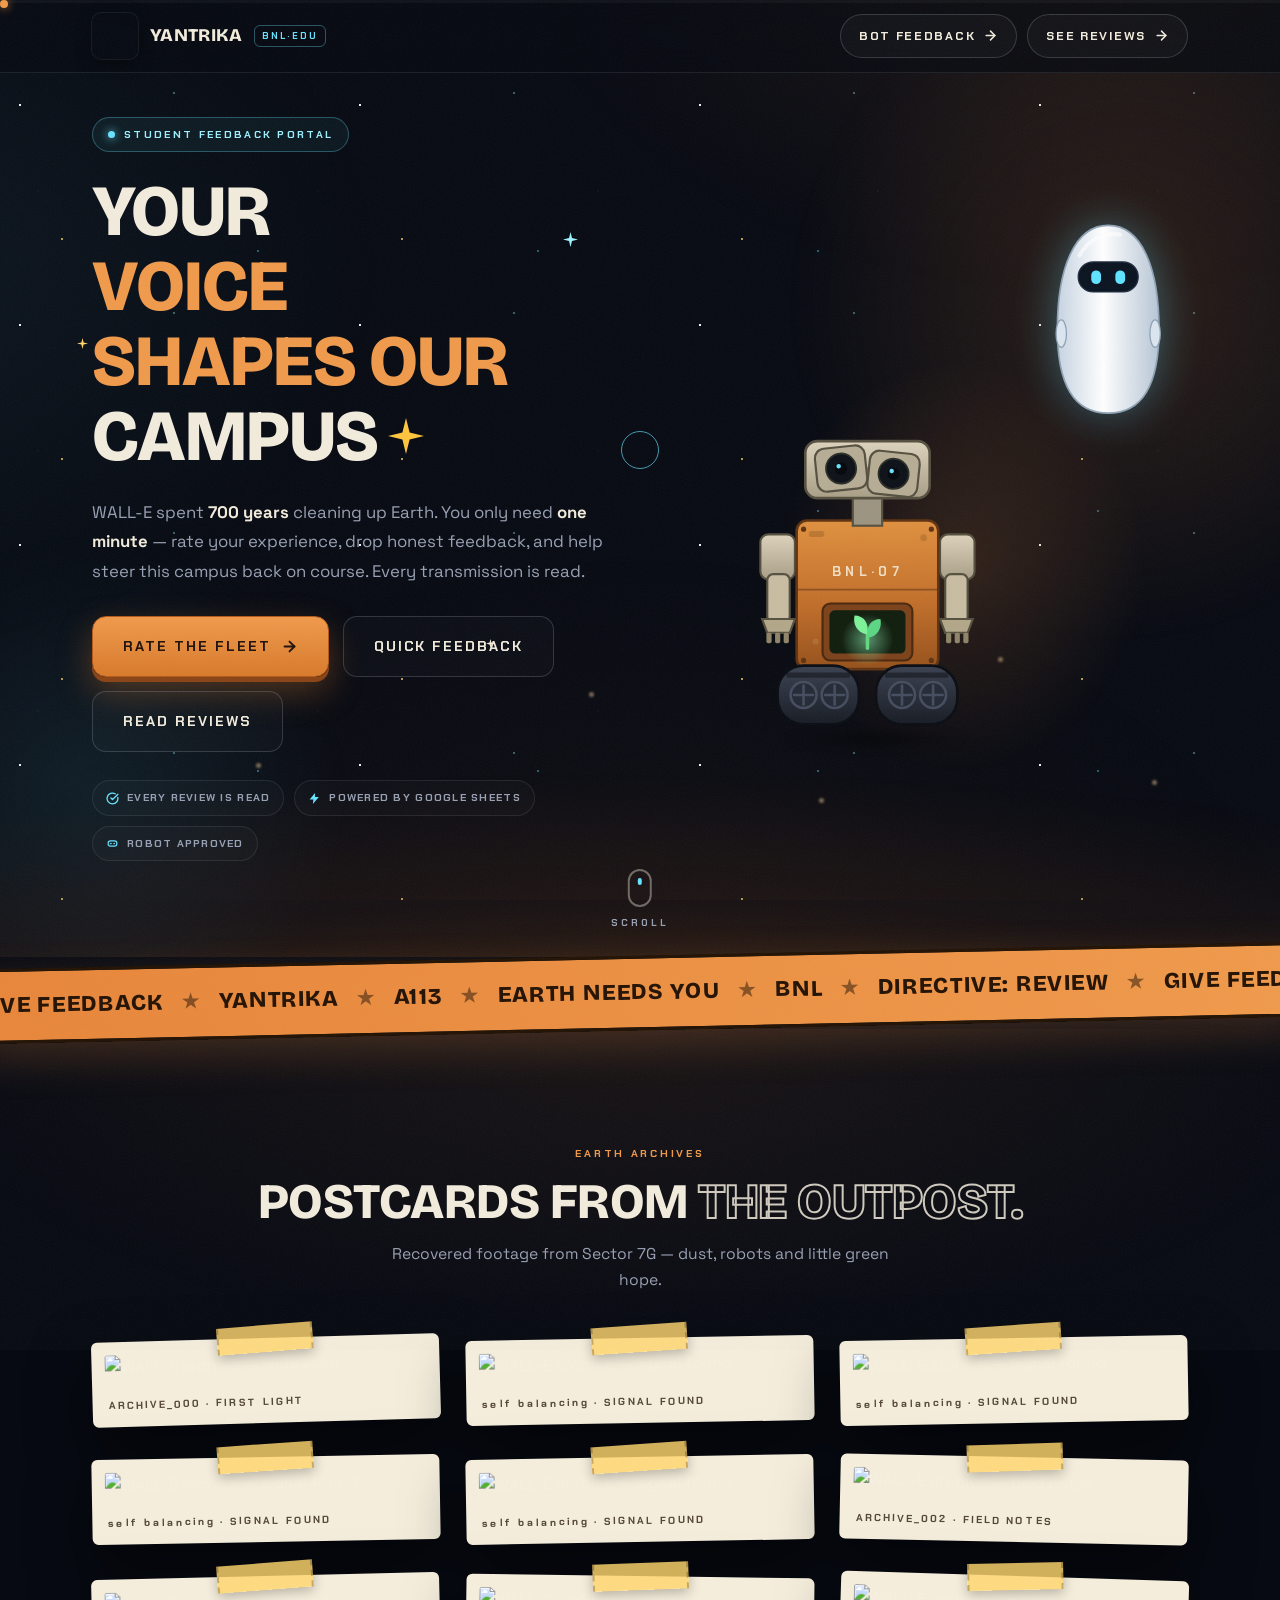
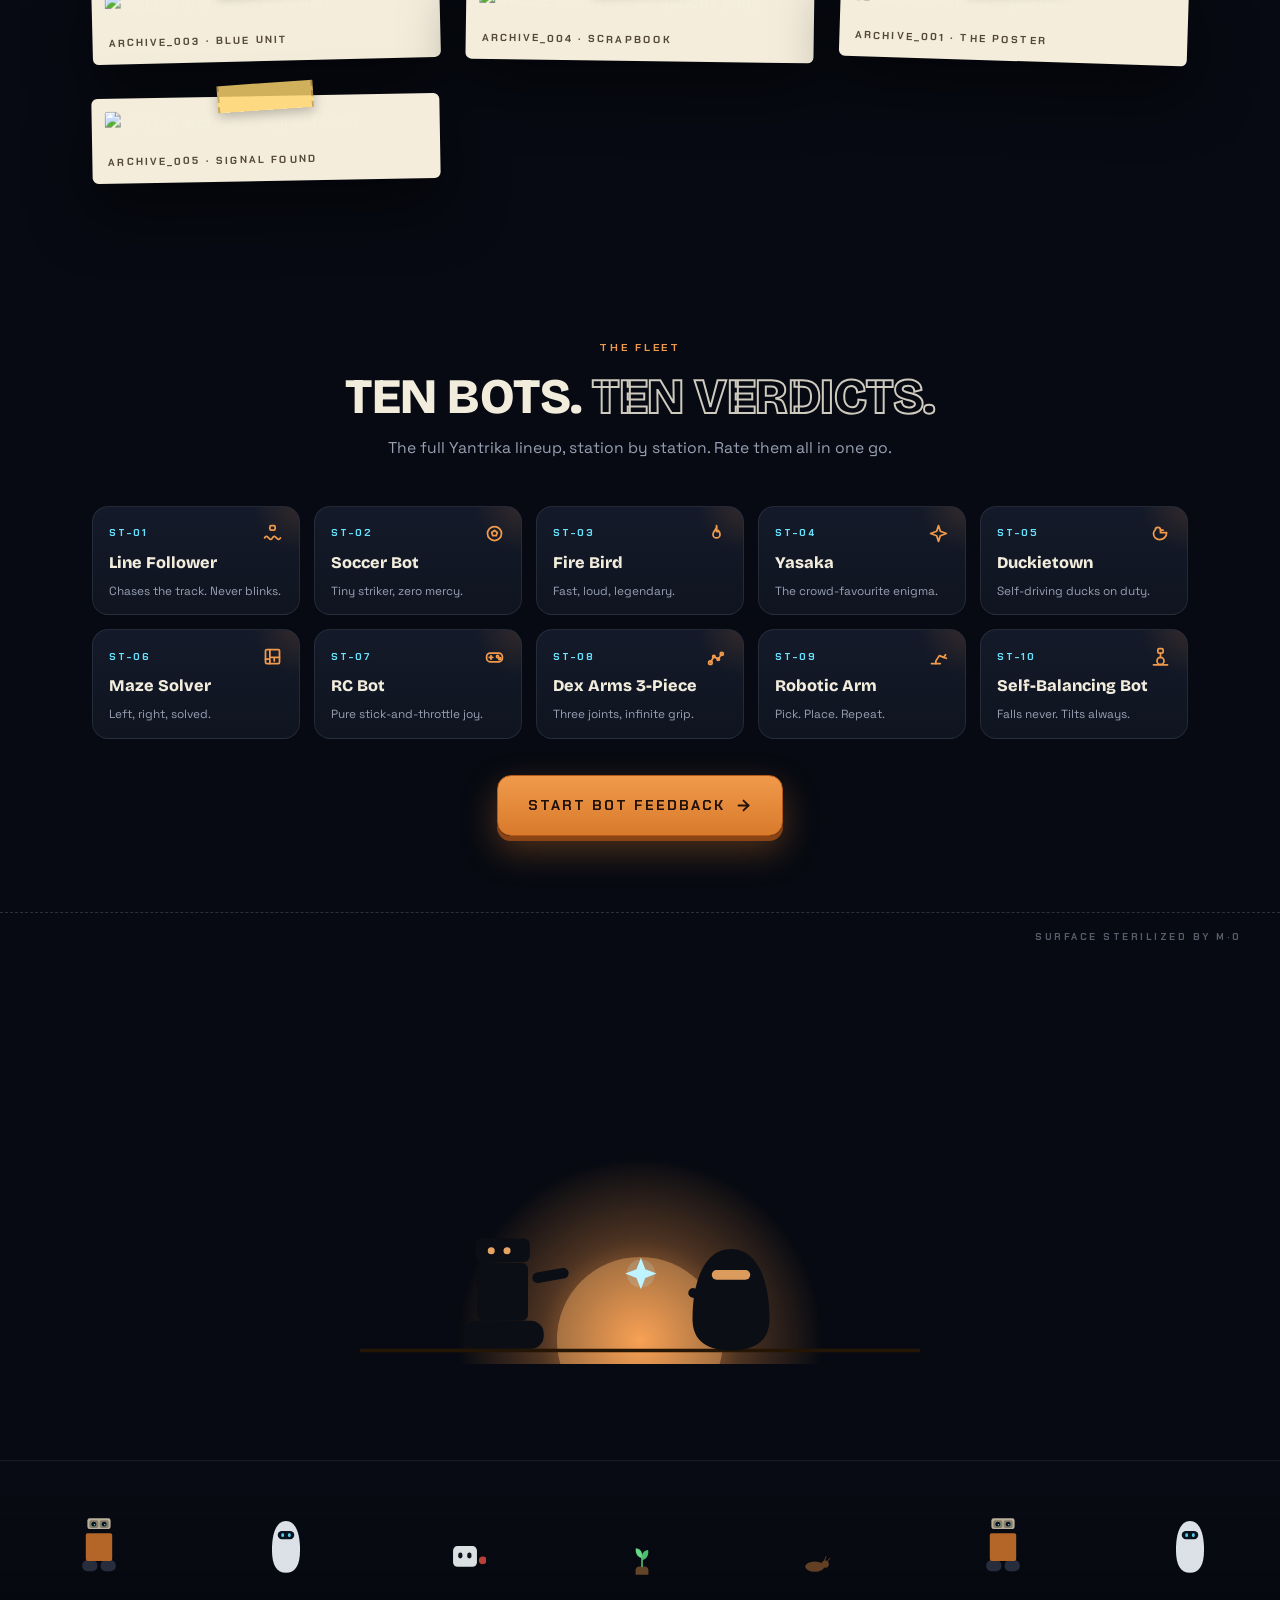
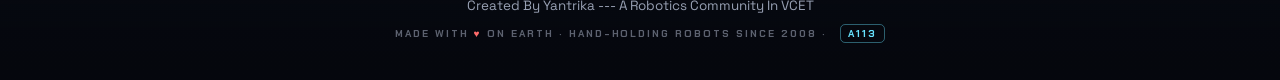
==== index.html @ e83f4cee "Add files via upload" ====
<!DOCTYPE html>
<html lang="en">
<head>
  <meta charset="UTF-8">
  <meta name="viewport" content="width=device-width, initial-scale=1.0">
  <title>Yantrika - a robotics community in VCET college · Directive: Feedback</title>
  <meta name="description" content="Share your feedback about your college experience. WALL-E approved.">
  <link rel="icon" href="images/whitelogo.jpg">
  <link rel="stylesheet" href="fonts.css">
  <link rel="stylesheet" href="style.css">
  <script>
    /* safety net: if theme.js ever fails, still reveal the page */
    setTimeout(function () {  
      document.body.classList.add("booted");
      var p = document.getElementById("preloader");
      if (p) p.remove();
    }, 4000);
  </script>
</head>
<body class="page-home">

  <!-- ================= BOOT / PRELOADER ================= -->
  <div class="preloader" id="preloader" aria-hidden="true">
    <div class="pre-inner">
      <svg class="pre-eyes" viewBox="0 0 140 56" aria-hidden="true">
        <img src="images/best.png" alt="" style="height: px; width: 250px; ">
      </svg>
      <div class="pre-logo">YANTRIKA</div>
      <div class="pre-track"><div class="pre-fill" id="preFill"></div></div>
      <div class="pre-meta"><span id="prePct">0%</span><span id="preLog">BNL OS v8.1 — booting…</span></div>
    </div>
  </div>

  <!-- scroll charge bar -->
  <div class="charge-bar" aria-hidden="true"><div class="charge-fill" id="chargeFill"></div></div>

  <!-- custom cursor -->
  <div class="cursor-dot" id="cursorDot" aria-hidden="true"></div>
  <div class="cursor-ring" id="cursorRing" aria-hidden="true"></div>

  <a class="skip-link" href="#main">Skip to content</a>

  <!-- ================= TOP BAR ================= -->
  <header class="topbar" id="topbar">
    <div class="topbar-inner">
      <a class="brand" href="index.html" data-magnetic>
        <span class="brand-eye" aria-hidden="true">
         <img src="images/best.png" alt="">
        </span>
        <span class="brand-text">YANTRIKA</span>
        <span class="brand-tag">BNL·EDU</span>
      </a>
      <nav class="topnav">
        <a class="nav-link" href="botfeed.html" data-magnetic>
          BOT FEEDBACK
          <svg xmlns="http://www.w3.org/2000/svg" width="15" height="15" viewBox="0 0 24 24" fill="none" stroke="currentColor" stroke-width="2.4" stroke-linecap="round" stroke-linejoin="round"><path d="M5 12h14"/><path d="m12 5 7 7-7 7"/></svg>
        </a>
        <a class="nav-link" href="reviews.html" data-magnetic>
          SEE REVIEWS
          <svg xmlns="http://www.w3.org/2000/svg" width="15" height="15" viewBox="0 0 24 24" fill="none" stroke="currentColor" stroke-width="2.4" stroke-linecap="round" stroke-linejoin="round"><path d="M5 12h14"/><path d="m12 5 7 7-7 7"/></svg>
        </a>
      </nav>
    </div>
  </header>

  <main id="main">

    <!-- ================= HERO ================= -->
    <section class="hero" id="top">
      <div class="hero-bg" aria-hidden="true">
        <div class="stars stars-1"></div>
        <div class="stars stars-2"></div>
        <div class="hero-glow hero-glow-a"></div>
        <div class="hero-glow hero-glow-b"></div>
        <div class="hero-horizon"></div>
        <svg class="sparkle sp-1" viewBox="0 0 24 24"><path d="M12 0l2.4 9.6L24 12l-9.6 2.4L12 24l-2.4-9.6L0 12l9.6-2.4z" fill="#9df1ff"/></svg>
        <svg class="sparkle sp-2" viewBox="0 0 24 24"><path d="M12 0l2.4 9.6L24 12l-9.6 2.4L12 24l-2.4-9.6L0 12l9.6-2.4z" fill="#ffd66e"/></svg>
        <svg class="sparkle sp-3" viewBox="0 0 24 24"><path d="M12 0l2.4 9.6L24 12l-9.6 2.4L12 24l-2.4-9.6L0 12l9.6-2.4z" fill="#f2ecdd"/></svg>
        <i class="dust d-1"></i><i class="dust d-2"></i><i class="dust d-3"></i>
        <i class="dust d-4"></i><i class="dust d-5"></i><i class="dust d-6"></i>
      </div>

      <div class="hero-grid container-x">

        <!-- copy -->
        <div class="hero-copy">
          <span class="badge scramble" data-text="STUDENT FEEDBACK PORTAL">// STUDENT FEEDBACK PORTAL</span>
          <h1 class="hero-title">
            <span class="line" style="--i:0"><span class="l-inner">YOUR</span></span>
            <span class="line" style="--i:1"><span class="l-inner accent">VOICE</span></span>
            <span class="line" style="--i:2"><span class="l-inner accent">SHAPES OUR</span></span>
            <span class="line" style="--i:3"><span class="l-inner">CAMPUS<svg class="title-star" viewBox="0 0 24 24" aria-hidden="true"><path d="M12 0l2.4 9.6L24 12l-9.6 2.4L12 24l-2.4-9.6L0 12l9.6-2.4z" fill="currentColor"/></svg></span></span>
          </h1>
          <p class="hero-text boot-fade" style="--bd:.55s">
            WALL-E spent <strong>700 years</strong> cleaning up Earth. You only need <strong>one minute</strong> —
            rate your experience, drop honest feedback, and help steer this campus
            back on course. Every transmission is read.
          </p>
          <div class="hero-cta boot-fade" style="--bd:.7s">
            <a href="botfeed.html" class="btn btn-primary btn-big" data-magnetic>
              RATE THE FLEET
              <svg xmlns="http://www.w3.org/2000/svg" width="17" height="17" viewBox="0 0 24 24" fill="none" stroke="currentColor" stroke-width="2.6" stroke-linecap="round" stroke-linejoin="round"><path d="M5 12h14"/><path d="m12 5 7 7-7 7"/></svg>
            </a>
            <a href="#console" class="btn btn-ghost btn-big" data-magnetic>QUICK FEEDBACK</a>
            <a href="reviews.html" class="btn btn-ghost btn-big" data-magnetic>READ REVIEWS</a>
          </div>
          <div class="hero-meta boot-fade" style="--bd:.85s">
            <span class="chip"><svg viewBox="0 0 24 24"><path d="M21.8 10A10 10 0 1 1 17 3.34" fill="none" stroke="currentColor" stroke-width="2.4" stroke-linecap="round"/><path d="m9 11 3 3L22 4" fill="none" stroke="currentColor" stroke-width="2.4" stroke-linecap="round" stroke-linejoin="round"/></svg>Every review is read</span>
            <span class="chip"><svg viewBox="0 0 24 24"><path d="M13 2 3 14h7l-1 8 11-13h-7z" fill="currentColor"/></svg>Powered by Google Sheets</span>
            <span class="chip"><svg viewBox="0 0 24 24"><rect x="4" y="7" width="16" height="10" rx="4" fill="none" stroke="currentColor" stroke-width="2.2"/><circle cx="9" cy="12" r="1.6" fill="currentColor"/><circle cx="15" cy="12" r="1.6" fill="currentColor"/></svg>Robot approved</span>
          </div>
        </div>

        <!-- robot stage -->
        <div class="hero-stage" id="heroStage" aria-hidden="true">
          <div class="stage-glow"></div>

          <!-- ============ WALL-E ============ -->
          <div class="walle" id="walleBot" data-parallax="18" role="button" tabindex="0" aria-label="WALL-E robot">
            <svg viewBox="0 0 360 412" class="walle-svg">
              <defs>
                <linearGradient id="wRust" x1="0" y1="0" x2="0" y2="1">
                  <stop offset="0" stop-color="#e0913f"/><stop offset=".55" stop-color="#c26f2a"/><stop offset="1" stop-color="#96511b"/>
                </linearGradient>
                <linearGradient id="wHead" x1="0" y1="0" x2="0" y2="1">
                  <stop offset="0" stop-color="#ddd3bd"/><stop offset="1" stop-color="#a99e86"/>
                </linearGradient>
                <linearGradient id="wTread" x1="0" y1="0" x2="0" y2="1">
                  <stop offset="0" stop-color="#3a4150"/><stop offset="1" stop-color="#171b24"/>
                </linearGradient>
                <radialGradient id="wPlant">
                  <stop offset="0" stop-color="#8df0b5" stop-opacity=".55"/><stop offset="1" stop-color="#8df0b5" stop-opacity="0"/>
                </radialGradient>
              </defs>

              <g class="w-bot">
                <!-- left arm -->
                <g class="arm-wrap"><g class="arm arm-l">
                  <rect x="56" y="166" width="40" height="52" rx="9" fill="url(#wHead)" stroke="#565040" stroke-width="2.5"/>
                  <rect x="64" y="212" width="26" height="56" rx="7" fill="#c8bda2" stroke="#565040" stroke-width="2.5"/>
                  <path d="M58 264 h38 l-6 16 h-26 z" fill="#b3a789" stroke="#565040" stroke-width="2.5"/>
                  <rect x="63" y="280" width="6" height="12" rx="2" fill="#8f8468"/>
                  <rect x="73" y="280" width="6" height="12" rx="2" fill="#8f8468"/>
                  <rect x="83" y="280" width="6" height="12" rx="2" fill="#8f8468"/>
                </g></g>
                <!-- right arm (mirrored) -->
                <g class="arm-wrap" transform="translate(360 0) scale(-1 1)"><g class="arm arm-r">
                  <rect x="56" y="166" width="40" height="52" rx="9" fill="url(#wHead)" stroke="#565040" stroke-width="2.5"/>
                  <rect x="64" y="212" width="26" height="56" rx="7" fill="#c8bda2" stroke="#565040" stroke-width="2.5"/>
                  <path d="M58 264 h38 l-6 16 h-26 z" fill="#b3a789" stroke="#565040" stroke-width="2.5"/>
                  <rect x="63" y="280" width="6" height="12" rx="2" fill="#8f8468"/>
                  <rect x="73" y="280" width="6" height="12" rx="2" fill="#8f8468"/>
                  <rect x="83" y="280" width="6" height="12" rx="2" fill="#8f8468"/>
                </g></g>

                <!-- body -->
                <g class="w-body">
                  <rect x="98" y="150" width="164" height="172" rx="12" fill="url(#wRust)" stroke="#5f3312" stroke-width="3"/>
                  <rect x="112" y="162" width="18" height="7" rx="3" fill="#000" opacity=".14"/>
                  <rect x="152" y="298" width="30" height="6" rx="3" fill="#000" opacity=".18"/>
                  <circle cx="245" cy="170" r="4" fill="#000" opacity=".12"/>
                  <circle cx="120" cy="290" r="3.4" fill="#fff" opacity=".1"/>
                  <line x1="98" y1="230" x2="262" y2="230" stroke="#5f3312" stroke-width="2" opacity=".55"/>
                  <text x="180" y="214" text-anchor="middle" font-family="Chakra Petch, monospace" font-weight="700" font-size="15" letter-spacing="5" fill="#f7e9d2" opacity=".9">BNL·07</text>
                  <g class="w-chest">
                    <rect x="128" y="246" width="104" height="66" rx="9" fill="#7c421a" stroke="#4a270c" stroke-width="2.5"/>
                    <rect x="136" y="254" width="88" height="50" rx="6" fill="#101d0d"/>
                    <circle class="plant-glow" cx="180" cy="288" r="30" fill="url(#wPlant)"/>
                    <path d="M180 298 v-18" stroke="#63d97f" stroke-width="4" stroke-linecap="round"/>
                    <path d="M180 282 c-13 -2 -17 -13 -15 -22 c11 0 17 9 15 22 z" fill="#7ef29a"/>
                    <path d="M180 286 c13 -2 17 -13 15 -22 c-11 0 -17 9 -15 22 z" fill="#5cd684"/>
                  </g>
                  <circle cx="106" cy="160" r="3" fill="#5f3312"/><circle cx="254" cy="160" r="3" fill="#5f3312"/>
                  <circle cx="106" cy="312" r="3" fill="#5f3312"/><circle cx="254" cy="312" r="3" fill="#5f3312"/>
                </g>

                <!-- neck + head -->
                <rect x="163" y="122" width="34" height="34" fill="#9c9480" stroke="#565040" stroke-width="2.5"/>
                <g class="w-head">
                  <rect x="108" y="58" width="144" height="66" rx="14" fill="url(#wHead)" stroke="#565040" stroke-width="3"/>
                  <rect x="166" y="88" width="28" height="12" rx="4" fill="#8b8168"/>
                  <g transform="translate(118 68) rotate(-6)">
                    <rect x="0" y="0" width="58" height="50" rx="11" fill="#b7ad95" stroke="#565040" stroke-width="2.5"/>
                    <circle cx="29" cy="25" r="17.5" fill="#0d1118" stroke="#2c2f28" stroke-width="2"/>
                    <g class="pupil pupil-l">
                      <circle cx="29" cy="25" r="7" fill="#05070c"/>
                      <circle cx="26.5" cy="22" r="2.6" fill="#67e3ff"/>
                    </g>
                    <rect class="lid" x="0" y="0" width="58" height="50" rx="11" fill="#b7ad95" stroke="#565040" stroke-width="2.5"/>
                  </g>
                  <g transform="translate(184 68) rotate(6)">
                    <rect x="0" y="0" width="58" height="50" rx="11" fill="#b7ad95" stroke="#565040" stroke-width="2.5"/>
                    <circle cx="29" cy="25" r="17.5" fill="#0d1118" stroke="#2c2f28" stroke-width="2"/>
                    <g class="pupil pupil-r">
                      <circle cx="29" cy="25" r="7" fill="#05070c"/>
                      <circle cx="26.5" cy="22" r="2.6" fill="#67e3ff"/>
                    </g>
                    <rect class="lid" x="0" y="0" width="58" height="50" rx="11" fill="#b7ad95" stroke="#565040" stroke-width="2.5"/>
                  </g>
                </g>
              </g>

              <!-- treads -->
              <g class="w-treads">
                <g class="tread">
                  <rect x="76" y="318" width="94" height="68" rx="30" fill="url(#wTread)" stroke="#0a0d13" stroke-width="3"/>
                  <g class="wheel" style="transform-origin:106px 352px"><circle cx="106" cy="352" r="15" fill="#242a36" stroke="#454d5e" stroke-width="3"/><path d="M106 341 v22 M95 352 h22" stroke="#454d5e" stroke-width="3" stroke-linecap="round"/></g>
                  <g class="wheel" style="transform-origin:142px 352px"><circle cx="142" cy="352" r="15" fill="#242a36" stroke="#454d5e" stroke-width="3"/><path d="M142 341 v22 M131 352 h22" stroke="#454d5e" stroke-width="3" stroke-linecap="round"/></g>
                  <rect x="86" y="326" width="74" height="6" rx="3" fill="#0a0d13" opacity=".5"/>
                </g>
                <g class="tread">
                  <rect x="190" y="318" width="94" height="68" rx="30" fill="url(#wTread)" stroke="#0a0d13" stroke-width="3"/>
                  <g class="wheel" style="transform-origin:220px 352px"><circle cx="220" cy="352" r="15" fill="#242a36" stroke="#454d5e" stroke-width="3"/><path d="M220 341 v22 M209 352 h22" stroke="#454d5e" stroke-width="3" stroke-linecap="round"/></g>
                  <g class="wheel" style="transform-origin:256px 352px"><circle cx="256" cy="352" r="15" fill="#242a36" stroke="#454d5e" stroke-width="3"/><path d="M256 341 v22 M245 352 h22" stroke="#454d5e" stroke-width="3" stroke-linecap="round"/></g>
                  <rect x="200" y="326" width="74" height="6" rx="3" fill="#0a0d13" opacity=".5"/>
                </g>
              </g>
            </svg>
            <div class="bubble" id="walleBubble">Eee-va!</div>
          </div>

          <!-- ============ EVE ============ -->
          <div class="eve" id="eveBot" data-parallax="-26" role="button" tabindex="0" aria-label="EVE robot">
            <svg viewBox="0 0 200 320" class="eve-svg">
              <defs>
                <linearGradient id="eBody" x1="0" y1="0" x2="1" y2="0">
                  <stop offset="0" stop-color="#c7d4e2"/><stop offset=".45" stop-color="#ffffff"/><stop offset="1" stop-color="#b7c6d6"/>
                </linearGradient>
              </defs>
              <g class="eve-body">
                <path d="M100 16 C152 16 178 82 178 176 C178 266 150 304 100 304 C50 304 22 266 22 176 C22 82 48 16 100 16 Z" fill="url(#eBody)" stroke="#8fa2b5" stroke-width="2.5"/>
                <path d="M56 62 C70 36 96 26 118 30" stroke="#fff" stroke-width="6" stroke-linecap="round" fill="none" opacity=".65"/>
                <rect x="54" y="72" width="92" height="46" rx="23" fill="#0a1320" stroke="#1e2c3f" stroke-width="2"/>
                <g class="eve-eyes">
                  <rect x="74" y="85" width="15" height="21" rx="7.5" fill="#5fe3ff"/>
                  <rect x="111" y="85" width="15" height="21" rx="7.5" fill="#5fe3ff"/>
                </g>
                <g class="eve-happy">
                  <path d="M70 103 q10 -14 20 0" stroke="#5fe3ff" stroke-width="5" fill="none" stroke-linecap="round"/>
                  <path d="M110 103 q10 -14 20 0" stroke="#5fe3ff" stroke-width="5" fill="none" stroke-linecap="round"/>
                </g>
                <ellipse cx="28" cy="182" rx="8" ry="21" fill="#dbe6f0" stroke="#8fa2b5" stroke-width="2"/>
                <ellipse cx="172" cy="182" rx="8" ry="21" fill="#dbe6f0" stroke="#8fa2b5" stroke-width="2"/>
              </g>
            </svg>
            <div class="bubble" id="eveBubble">Directive?</div>
          </div>

          <!-- stickers -->
          <div class="sticker st-a113">A113</div>
          <div class="sticker st-bnl">BNL</div>
          <div class="sticker st-plant">
            <svg viewBox="0 0 100 120" aria-hidden="true">
              <path d="M30 118 v-14 q0-10 10-12 h20 q10 2 10 12 v14 z" fill="#6b4a2a" stroke="#3f2a15" stroke-width="3"/>
              <path d="M38 92 v-6 h24 v6" fill="none" stroke="#3f2a15" stroke-width="3"/>
              <path d="M50 92 V64" stroke="#58d37a" stroke-width="5" stroke-linecap="round"/>
              <path d="M50 66 c-16 -3 -22 -18 -19 -31 c14 1 22 12 19 31 z" fill="#6fe892"/>
              <path d="M50 72 c16 -3 22 -18 19 -31 c-14 1 -22 12 -19 31 z" fill="#4fcf76"/>
              <circle class="plant-spark" cx="50" cy="50" r="7" fill="#bff3ff" opacity=".9"/>
            </svg>
          </div>
          <div class="ground-shadow"></div>
        </div>
      </div>

      <a class="scroll-cue" href="#fleet" aria-label="Scroll to the bot lineup">
        <span class="cue-mouse"><i></i></span>
        SCROLL
      </a>
    </section>

    <!-- ================= MARQUEE ================= -->
    <div class="marquee" aria-hidden="true">
      <div class="marquee-track">
        <span>GIVE FEEDBACK <i>★</i> YANTRIKA <i>★</i> A113 <i>★</i> EARTH NEEDS YOU <i>★</i> BNL <i>★</i> DIRECTIVE: REVIEW <i>★</i>&nbsp;</span>
        <span>GIVE FEEDBACK <i>★</i> YANTRIKA <i>★</i> A113 <i>★</i> EARTH NEEDS YOU <i>★</i> BNL <i>★</i> DIRECTIVE: REVIEW <i>★</i>&nbsp;</span>
      </div>
    </div>

    
    <!-- ================= EARTH ARCHIVES (gallery) ================= -->
    <section class="archives" id="archives">
      <div class="container-x">
        <div class="sec-head" data-reveal>
          <span class="sec-label scramble" data-text="EARTH ARCHIVES">// EARTH ARCHIVES</span>
          <h2 class="sec-title">POSTCARDS FROM <span class="outline">THE OUTPOST.</span></h2>
          <p class="sec-sub">Recovered footage from Sector 7G — dust, robots and little green hope.</p>
        </div>

        <div class="polaroid-grid">
          <div data-reveal>
            <figure class="polaroid pg-wide tiltable" style="--r:-1.6deg">
              <span class="tape" aria-hidden="true"></span>
              <img src="images/archive-hero.jpg" alt="WALL-E archive — wide scan" loading="lazy">
              <figcaption>ARCHIVE_000 · FIRST LIGHT</figcaption>
            </figure>
          </div>
          <div data-reveal style="--d:.08s">
            <figure class="polaroid tiltable" style="--r:-1deg">
              <span class="tape" aria-hidden="true"></span>
              <img src="images/archive-09.png" alt="WALL-E archive — signal found" loading="lazy">
              <figcaption>self balancing · SIGNAL FOUND</figcaption>
            </figure>
          </div>
         
            <div data-reveal style="--d:.08s">
            <figure class="polaroid tiltable" style="--r:-1deg">
              <span class="tape" aria-hidden="true"></span>
              <img src="images/archive-08.jpg" alt="WALL-E archive — signal found" loading="lazy">
              <figcaption>self balancing · SIGNAL FOUND</figcaption>
            </figure>
          </div>
           <div data-reveal style="--d:.08s">
            <figure class="polaroid tiltable" style="--r:-1deg">
              <span class="tape" aria-hidden="true"></span>
              <img src="images/duck.png" alt="WALL-E archive — signal found" loading="lazy">
              <figcaption>self balancing · SIGNAL FOUND</figcaption>
            </figure>
          </div> 
           <div data-reveal style="--d:.08s">
            <figure class="polaroid tiltable" style="--r:-1deg">
              <span class="tape" aria-hidden="true"></span>
              <img src="images/rcbot.png" alt="WALL-E archive — signal found" loading="lazy">
              <figcaption>self balancing · SIGNAL FOUND</figcaption>
            </figure>
          </div>
          <div data-reveal style="--d:.06s">
            <figure class="polaroid tiltable" style="--r:1.2deg">
              <span class="tape" aria-hidden="true"></span>
              <img src="images/archive-01.jpg" alt="WALL-E archive — field notes" loading="lazy">
              <figcaption>ARCHIVE_002 · FIELD NOTES</figcaption>
            </figure>
          </div>
          <div data-reveal style="--d:.14s">
            <figure class="polaroid tiltable" style="--r:-1.4deg">
              <span class="tape" aria-hidden="true"></span>
              <img src="images/archive-02.jpg" alt="WALL-E archive — blue unit" loading="lazy">
              <figcaption>ARCHIVE_003 · BLUE UNIT</figcaption>
            </figure>
              </div>
          <div data-reveal style="--d:.22s">
            <figure class="polaroid tiltable" style="--r:.8deg">
              <span class="tape" aria-hidden="true"></span>
              <img src="images/archive-03.jpg" alt="WALL-E archive — scrapbook page" loading="lazy">
              <figcaption>ARCHIVE_004 · SCRAPBOOK</figcaption>
            </figure>
          </div>
          <div data-reveal style="--d:.1s">
           <figure class="polaroid pg-tall tiltable" style="--r:1.8deg">
             <span class="tape" aria-hidden="true"></span>
             <img src="images/archive-poster.jpg" alt="WALL-E archive — poster" loading="lazy">
             <figcaption>ARCHIVE_001 · THE POSTER</figcaption>
           </figure>
         </div>
          <div data-reveal style="--d:.08s">
            <figure class="polaroid tiltable" style="--r:-1deg">
              <span class="tape" aria-hidden="true"></span>
              <img src="images/archive-04.jpg" alt="WALL-E archive — signal found" loading="lazy">
              <figcaption>ARCHIVE_005 · SIGNAL FOUND</figcaption>
            </figure>
          </div>
        
          
        </div>
      </div>
    </section>

    <!-- ================= THE FLEET (bot lineup) ================= -->
    <section class="fleet-section" id="fleet">
      <div class="container-x">
        <div class="sec-head" data-reveal>
          <span class="sec-label scramble" data-text="THE FLEET">// THE FLEET</span>
          <h2 class="sec-title">TEN BOTS. <span class="outline">TEN VERDICTS.</span></h2>
          <p class="sec-sub">The full Yantrika lineup, station by station. Rate them all in one go.</p>
        </div>

        <div class="fleet-grid">
          <a class="fleet-chip" href="botfeed.html#st-line-follower" data-reveal>
            <span class="fc-top"><span class="fc-idx">ST-01</span><svg class="fc-icon" viewBox="0 0 24 24" fill="none" stroke="currentColor" stroke-width="2" stroke-linecap="round" stroke-linejoin="round"><rect x="9" y="3" width="6" height="5" rx="1.5"/><path d="M3 17c3-6 6 6 9 0s6 6 9 0"/></svg></span>
            <span class="fc-name">Line Follower</span>
            <span class="fc-tag">Chases the track. Never blinks.</span>
          </a>
          <a class="fleet-chip" href="botfeed.html#st-soccer-bot" data-reveal style="--d:.05s">
            <span class="fc-top"><span class="fc-idx">ST-02</span><svg class="fc-icon" viewBox="0 0 24 24" fill="none" stroke="currentColor" stroke-width="2" stroke-linecap="round" stroke-linejoin="round"><circle cx="12" cy="12" r="8"/><path d="M12 8.5l3.2 2.3-1.2 3.7h-4l-1.2-3.7z"/></svg></span>
            <span class="fc-name">Soccer Bot</span>
            <span class="fc-tag">Tiny striker, zero mercy.</span>
          </a>
          <a class="fleet-chip" href="botfeed.html#st-fire-bird" data-reveal style="--d:.1s">
            <span class="fc-top"><span class="fc-idx">ST-03</span><svg class="fc-icon" viewBox="0 0 24 24" fill="none" stroke="currentColor" stroke-width="2" stroke-linecap="round" stroke-linejoin="round"><path d="M12 3c1.5 4-4 5.5-4 10a4 4 0 0 0 8 0c0-2-1-3.5-2-4.5.2 1.6-2 2.2-2 .5 0-2 1-4 0-6z"/></svg></span>
            <span class="fc-name">Fire Bird</span>
            <span class="fc-tag">Fast, loud, legendary.</span>
          </a>
          <a class="fleet-chip" href="botfeed.html#st-yasaka" data-reveal style="--d:.15s">
            <span class="fc-top"><span class="fc-idx">ST-04</span><svg class="fc-icon" viewBox="0 0 24 24" fill="none" stroke="currentColor" stroke-width="2" stroke-linecap="round" stroke-linejoin="round"><path d="M12 3l2.1 6.4L21 12l-6.9 2.6L12 21l-2.1-6.4L3 12l6.9-2.6z"/></svg></span>
            <span class="fc-name">Yasaka</span>
            <span class="fc-tag">The crowd-favourite enigma.</span>
          </a>
          <a class="fleet-chip" href="botfeed.html#st-duckietown" data-reveal style="--d:.2s">
            <span class="fc-top"><span class="fc-idx">ST-05</span><svg class="fc-icon" viewBox="0 0 24 24" fill="none" stroke="currentColor" stroke-width="2" stroke-linecap="round" stroke-linejoin="round"><path d="M9 5a3 3 0 0 1 3 3v3h7c0 5-4 8-8 8s-7-3-7-7c0-2 1-3.4 2-4.2A3 3 0 0 1 9 5z"/><path d="M12 8h3"/></svg></span>
            <span class="fc-name">Duckietown</span>
            <span class="fc-tag">Self-driving ducks on duty.</span>
          </a>
          <a class="fleet-chip" href="botfeed.html#st-maze-solver" data-reveal style="--d:.08s">
            <span class="fc-top"><span class="fc-idx">ST-06</span><svg class="fc-icon" viewBox="0 0 24 24" fill="none" stroke="currentColor" stroke-width="2" stroke-linecap="round" stroke-linejoin="round"><rect x="4" y="4" width="16" height="16" rx="1.5"/><path d="M9 4v9h11M4 15h5v5M14 13v4"/></svg></span>
            <span class="fc-name">Maze Solver</span>
            <span class="fc-tag">Left, right, solved.</span>
          </a>
          <a class="fleet-chip" href="botfeed.html#st-rc-bot" data-reveal style="--d:.13s">
            <span class="fc-top"><span class="fc-idx">ST-07</span><svg class="fc-icon" viewBox="0 0 24 24" fill="none" stroke="currentColor" stroke-width="2" stroke-linecap="round" stroke-linejoin="round"><rect x="3" y="8" width="18" height="10" rx="4"/><path d="M8 11v4M6 13h4"/><circle cx="15.5" cy="12" r="1.2"/><circle cx="18" cy="14.5" r="1.2"/></svg></span>
            <span class="fc-name">RC Bot</span>
            <span class="fc-tag">Pure stick-and-throttle joy.</span>
          </a>
          <a class="fleet-chip" href="botfeed.html#st-dex-arms" data-reveal style="--d:.18s">
            <span class="fc-top"><span class="fc-idx">ST-08</span><svg class="fc-icon" viewBox="0 0 24 24" fill="none" stroke="currentColor" stroke-width="2" stroke-linecap="round" stroke-linejoin="round"><circle cx="5" cy="19" r="2"/><path d="M5 19l4-7 5 3 4-6"/><circle cx="9" cy="12" r="1.4"/><circle cx="14" cy="15" r="1.4"/><circle cx="18" cy="9" r="1.8"/></svg></span>
            <span class="fc-name">Dex Arms 3-Piece</span>
            <span class="fc-tag">Three joints, infinite grip.</span>
          </a>
          <a class="fleet-chip" href="botfeed.html#st-robotic-arm" data-reveal style="--d:.23s">
            <span class="fc-top"><span class="fc-idx">ST-09</span><svg class="fc-icon" viewBox="0 0 24 24" fill="none" stroke="currentColor" stroke-width="2" stroke-linecap="round" stroke-linejoin="round"><path d="M4 20h10"/><path d="M9 20v-3l4-6 5 2"/><path d="M18 13l2-3M18 13l3 1"/></svg></span>
            <span class="fc-name">Robotic Arm</span>
            <span class="fc-tag">Pick. Place. Repeat.</span>
          </a>
          <a class="fleet-chip" href="botfeed.html#st-self-balancing" data-reveal style="--d:.28s">
            <span class="fc-top"><span class="fc-idx">ST-10</span><svg class="fc-icon" viewBox="0 0 24 24" fill="none" stroke="currentColor" stroke-width="2" stroke-linecap="round" stroke-linejoin="round"><circle cx="12" cy="17" r="4"/><path d="M12 13V8"/><rect x="9" y="3" width="6" height="5" rx="1.5"/><path d="M4 21.5h16"/></svg></span>
            <span class="fc-name">Self-Balancing Bot</span>
            <span class="fc-tag">Falls never. Tilts always.</span>
          </a>
        </div>

        <div class="fleet-cta" data-reveal>
          <a href="botfeed.html" class="btn btn-primary btn-big" data-magnetic>
            START BOT FEEDBACK
            <svg xmlns="http://www.w3.org/2000/svg" width="17" height="17" viewBox="0 0 24 24" fill="none" stroke="currentColor" stroke-width="2.6" stroke-linecap="round" stroke-linejoin="round"><path d="M5 12h14"/><path d="m12 5 7 7-7 7"/></svg>
          </a>
        </div>
      </div>
    </section>

   
    <!-- <section class="console-section" id="console">
      <div class="container-x">
        <div class="sec-head" data-reveal>
          <span class="sec-label scramble" data-text="TRANSMISSION CONSOLE">// TRANSMISSION CONSOLE</span>
          <h2 class="sec-title">SHARE YOUR <span class="accent">FEEDBACK.</span></h2>
          <p class="sec-sub">It takes one minute. Even a trash-compacting robot could do it.</p>
        </div>

        <div class="console-grid">
          
          <section class="card form-card hud tilt-safe" data-reveal>
            <div class="hud-head" aria-hidden="true">
              <span class="hud-dots"><i></i><i></i><i></i></span>
              <span class="hud-title">FEEDBACK_CONSOLE v3.0</span>
              <span class="hud-chip">SHEET 2</span>
            </div>

            <form id="feedbackForm" novalidate>

              <div class="field">
                <label for="name"><span class="field-idx">01</span> NAME <span class="req">*</span></label>
                <input type="text" id="name" name="name" placeholder="e.g. Rahul Sharma" autocomplete="name">
              </div>

              <div class="field">
                <label for="branch"><span class="field-idx">02</span> BRANCH <span class="req">*</span></label>
                <select id="branch" name="branch">
                  <option value="" disabled selected>Select your branch</option>
                  <option value="CSE">CSE</option>
                  <option value="COMPS">COMPS</option>
                  <option value="ECE">EXTC</option>
                  <option value="Mechanical">Mechanical</option>
                  <option value="Civil">Civil</option>
                  <option value="IT">IT</option>
                  <option value="Other">Other</option>
                </select>
              </div>

              <div class="field">
                <label><span class="field-idx">03</span> RATING <span class="req">*</span></label>
                <div class="star-row" id="starRow">
                  <button type="button" class="star" data-value="1" aria-label="1 star">★</button>
                  <button type="button" class="star" data-value="2" aria-label="2 stars">★</button>
                  <button type="button" class="star" data-value="3" aria-label="3 stars">★</button>
                  <button type="button" class="star" data-value="4" aria-label="4 stars">★</button>
                  <button type="button" class="star" data-value="5" aria-label="5 stars">★</button>
                  <span class="rating-text" id="ratingText">Select your rating</span>
                </div>
              </div>

              <div class="field">
                <label for="feedback"><span class="field-idx">04</span> FEEDBACK <span class="req">*</span></label>
                <textarea id="feedback" name="feedback" rows="4" placeholder="Write your honest feedback about the bot you liked....."></textarea>
              </div>

             
              <ul class="alert alert-error" id="formError" hidden></ul>

              <button type="submit" class="btn btn-primary btn-block" id="submitBtn">
                <span class="btn-label">TRANSMIT FEEDBACK</span>
                <svg xmlns="http://www.w3.org/2000/svg" width="16" height="16" viewBox="0 0 24 24" fill="none" stroke="currentColor" stroke-width="2.6" stroke-linecap="round" stroke-linejoin="round"><path d="m3 11 18-8-8 18-2.5-7.5z"/><path d="m10.5 13.5 8-8"/></svg>
              </button>
            </form>

            
            <div class="alert alert-success" id="formSuccess" hidden>
              <svg xmlns="http://www.w3.org/2000/svg" width="20" height="20" viewBox="0 0 24 24" fill="none" stroke="currentColor" stroke-width="2.4" stroke-linecap="round" stroke-linejoin="round"><path d="M21.801 10A10 10 0 1 1 17 3.335"/><path d="m9 11 3 3L22 4"/></svg>
              <span>Directive complete — your feedback reached the Axiom. Thank you!</span>
            </div>
          </section>

          
          <aside class="console-side">
            <div class="card protocol-card" data-reveal style="--d:.12s">
              <h3 class="side-title">// PROTOCOL</h3>
              <ol class="steps">
                <li>
                  <span class="step-num">01</span>
                  <div><h4>Fill the console</h4><p>Name and branch — twenty seconds flat.</p></div>
                </li>
                <li>
                  <span class="step-num">02</span>
                  <div><h4>Rate the directive</h4><p>One to five stars. Be honest, not polite.</p></div>
                </li>
                <li>
                  <span class="step-num">03</span>
                  <div><h4>Transmit</h4><p>Beamed straight to the Axiom (a.k.a. Google Sheets).</p></div>
                </li>
              </ol>
            </div>

            <div class="card eve-card" data-reveal style="--d:.24s">
              <div class="eve-mini" aria-hidden="true">
                <svg viewBox="0 0 200 320">
                  <path d="M100 16 C152 16 178 82 178 176 C178 266 150 304 100 304 C50 304 22 266 22 176 C22 82 48 16 100 16 Z" fill="#eef4fa" stroke="#8fa2b5" stroke-width="4"/>
                  <rect x="54" y="72" width="92" height="46" rx="23" fill="#0a1320"/>
                  <rect x="74" y="85" width="15" height="21" rx="7.5" fill="#5fe3ff"/>
                  <rect x="111" y="85" width="15" height="21" rx="7.5" fill="#5fe3ff"/>
                </svg>
              </div>
              <div>
                <h4>EVE is watching (kindly)</h4>
                <p>No spam. No tracking. Just your words, stored safely on the ship.</p>
              </div>
            </div>

            <div class="sticker-row" data-reveal style="--d:.34s" aria-hidden="true">
              <span class="mini-sticker ms-bnl">BNL APPROVED</span>
              <span class="mini-sticker ms-eve">EVE·CERTIFIED</span>
              <span class="mini-sticker ms-mo">M·O STERILIZED</span>
            </div>
          </aside>
        </div>
      </div>-->

      
      <div class="mo-track" aria-hidden="true">
        <span class="mo-label">SURFACE STERILIZED BY M·O</span>
        <div class="mo" id="moBot">
          <svg viewBox="0 0 130 112" class="mo-svg">
            <rect x="56" y="10" width="18" height="12" rx="4" fill="#b9c4cf"/>
            <rect x="28" y="22" width="74" height="64" rx="14" fill="#eef3f6" stroke="#b9c4cf" stroke-width="3"/>
            <rect x="44" y="42" width="13" height="18" rx="6.5" fill="#10151d"/>
            <rect x="72" y="42" width="13" height="18" rx="6.5" fill="#10151d"/>
            <rect x="36" y="74" width="58" height="10" rx="5" fill="#c9d3dd"/>
            <rect x="98" y="50" width="16" height="9" rx="4" fill="#c9453a"/>
            <g class="brush" style="transform-origin:120px 66px">
              <circle cx="120" cy="66" r="12" fill="#c9453a" stroke="#8c2119" stroke-width="3"/>
              <path d="M120 55 v22 M109 66 h22" stroke="#8c2119" stroke-width="3" stroke-linecap="round"/>
              <path d="M112 58 l16 16 M128 58 l-16 16" stroke="#8c2119" stroke-width="2" stroke-linecap="round"/>
            </g>
          </svg>
        </div>
      </div>
    </section> 


    <!-- ================= CTA ================= -->
    <section class="cta">
      <div class="container-x cta-inner" data-reveal>
        <svg class="hh-svg" viewBox="0 0 640 300" aria-hidden="true">
          <defs>
            <radialGradient id="sunGrad" cx=".5" cy=".5" r=".5">
              <stop offset="0" stop-color="#ff9c4a" stop-opacity=".95"/>
              <stop offset=".55" stop-color="#ff9c4a" stop-opacity=".28"/>
              <stop offset="1" stop-color="#ff9c4a" stop-opacity="0"/>
            </radialGradient>
          </defs>
          <circle cx="320" cy="272" r="210" fill="url(#sunGrad)"/>
          <circle cx="320" cy="272" r="95" fill="#ffb469" opacity=".4"/>
          <rect x="0" y="282" width="640" height="4" fill="#241505"/>
          <!-- WALL-E silhouette -->
          <g fill="#0b0e15">
            <rect x="118" y="250" width="92" height="32" rx="15"/>
            <rect x="134" y="184" width="58" height="66" rx="7"/>
            <rect x="132" y="156" width="62" height="27" rx="7"/>
            <rect x="196" y="196" width="42" height="12" rx="6" transform="rotate(-10 196 196)"/>
          </g>
          <circle cx="150" cy="170" r="4" fill="#ffb469" opacity=".9"/>
          <circle cx="168" cy="170" r="4" fill="#ffb469" opacity=".9"/>
          <!-- EVE silhouette -->
          <path d="M424 168 C456 168 468 208 468 248 C468 274 450 284 424 284 C398 284 380 274 380 248 C380 208 392 168 424 168 Z" fill="#0b0e15"/>
          <rect x="376" y="212" width="36" height="11" rx="5.5" fill="#0b0e15" transform="rotate(8 376 212)"/>
          <rect x="402" y="192" width="44" height="11" rx="5.5" fill="#ffb469" opacity=".85"/>
          <!-- spark -->
          <circle class="hh-glow" cx="321" cy="196" r="16" fill="#bff3ff" opacity=".18"/>
          <path class="hh-spark" d="M321 178l5 13 13 5-13 5-5 13-5-13-13-5 13-5z" fill="#bff3ff"/>
        </svg>
        
      </div>
    </section>
  </main>

  <!-- ================= FOOTER ================= -->
  <footer class="footer">
    <div class="parade" aria-hidden="true">
      <div class="parade-track">
        <div class="parade-group">
          <svg class="mini mini-walle" viewBox="0 0 360 412"><rect x="76" y="318" width="94" height="68" rx="30" fill="#2a3140"/><rect x="190" y="318" width="94" height="68" rx="30" fill="#2a3140"/><rect x="98" y="150" width="164" height="172" rx="12" fill="#c26f2a"/><rect x="108" y="58" width="144" height="66" rx="14" fill="#c9bfa8"/><rect x="120" y="70" width="56" height="48" rx="11" fill="#8f8672"/><rect x="184" y="70" width="56" height="48" rx="11" fill="#8f8672"/><circle cx="148" cy="94" r="15" fill="#0d1118"/><circle cx="212" cy="94" r="15" fill="#0d1118"/><circle cx="152" cy="98" r="5" fill="#67e3ff"/><circle cx="216" cy="98" r="5" fill="#67e3ff"/></svg>
          <svg class="mini mini-eve" viewBox="0 0 200 320"><path d="M100 16 C152 16 178 82 178 176 C178 266 150 304 100 304 C50 304 22 266 22 176 C22 82 48 16 100 16 Z" fill="#eef4fa"/><rect x="54" y="72" width="92" height="46" rx="23" fill="#0a1320"/><rect x="74" y="85" width="15" height="21" rx="7.5" fill="#5fe3ff"/><rect x="111" y="85" width="15" height="21" rx="7.5" fill="#5fe3ff"/></svg>
          <svg class="mini mini-mo" viewBox="0 0 130 112"><rect x="28" y="22" width="74" height="64" rx="14" fill="#eef3f6"/><rect x="44" y="42" width="13" height="18" rx="6.5" fill="#10151d"/><rect x="72" y="42" width="13" height="18" rx="6.5" fill="#10151d"/><circle cx="120" cy="66" r="12" fill="#c9453a"/></svg>
          <svg class="mini mini-plant" viewBox="0 0 100 120"><path d="M30 118 v-14 q0-10 10-12 h20 q10 2 10 12 v14 z" fill="#6b4a2a"/><path d="M50 92 V64" stroke="#58d37a" stroke-width="5" stroke-linecap="round"/><path d="M50 66 c-16 -3 -22 -18 -19 -31 c14 1 22 12 19 31 z" fill="#6fe892"/><path d="M50 72 c16 -3 22 -18 19 -31 c-14 1 -22 12 -19 31 z" fill="#4fcf76"/></svg>
          <svg class="mini mini-hal" viewBox="0 0 90 56"><ellipse cx="42" cy="34" rx="24" ry="13" fill="#6b4526"/><circle cx="68" cy="28" r="9" fill="#6b4526"/><path d="M72 22 l8 -9 M66 20 l4 -11" stroke="#6b4526" stroke-width="2.5" fill="none" stroke-linecap="round"/></svg>
        </div>
        <div class="parade-group">
          <svg class="mini mini-walle" viewBox="0 0 360 412"><rect x="76" y="318" width="94" height="68" rx="30" fill="#2a3140"/><rect x="190" y="318" width="94" height="68" rx="30" fill="#2a3140"/><rect x="98" y="150" width="164" height="172" rx="12" fill="#c26f2a"/><rect x="108" y="58" width="144" height="66" rx="14" fill="#c9bfa8"/><rect x="120" y="70" width="56" height="48" rx="11" fill="#8f8672"/><rect x="184" y="70" width="56" height="48" rx="11" fill="#8f8672"/><circle cx="148" cy="94" r="15" fill="#0d1118"/><circle cx="212" cy="94" r="15" fill="#0d1118"/><circle cx="152" cy="98" r="5" fill="#67e3ff"/><circle cx="216" cy="98" r="5" fill="#67e3ff"/></svg>
          <svg class="mini mini-eve" viewBox="0 0 200 320"><path d="M100 16 C152 16 178 82 178 176 C178 266 150 304 100 304 C50 304 22 266 22 176 C22 82 48 16 100 16 Z" fill="#eef4fa"/><rect x="54" y="72" width="92" height="46" rx="23" fill="#0a1320"/><rect x="74" y="85" width="15" height="21" rx="7.5" fill="#5fe3ff"/><rect x="111" y="85" width="15" height="21" rx="7.5" fill="#5fe3ff"/></svg>
          <svg class="mini mini-mo" viewBox="0 0 130 112"><rect x="28" y="22" width="74" height="64" rx="14" fill="#eef3f6"/><rect x="44" y="42" width="13" height="18" rx="6.5" fill="#10151d"/><rect x="72" y="42" width="13" height="18" rx="6.5" fill="#10151d"/><circle cx="120" cy="66" r="12" fill="#c9453a"/></svg>
          <svg class="mini mini-plant" viewBox="0 0 100 120"><path d="M30 118 v-14 q0-10 10-12 h20 q10 2 10 12 v14 z" fill="#6b4a2a"/><path d="M50 92 V64" stroke="#58d37a" stroke-width="5" stroke-linecap="round"/><path d="M50 66 c-16 -3 -22 -18 -19 -31 c14 1 22 12 19 31 z" fill="#6fe892"/><path d="M50 72 c16 -3 22 -18 19 -31 c-14 1 -22 12 -19 31 z" fill="#4fcf76"/></svg>
          <svg class="mini mini-hal" viewBox="0 0 90 56"><ellipse cx="42" cy="34" rx="24" ry="13" fill="#6b4526"/><circle cx="68" cy="28" r="9" fill="#6b4526"/><path d="M72 22 l8 -9 M66 20 l4 -11" stroke="#6b4526" stroke-width="2.5" fill="none" stroke-linecap="round"/></svg>
        </div>
      </div>
    </div>
    <p class="foot-line">Created By Yantrika --- A Robotics Community In VCET</p>
    <p class="foot-sub">Made with <span class="heart">♥</span> on Earth · Hand-holding robots since 2008 · <span class="a113">A113</span></p>
  </footer>

  <button class="to-top" id="toTop" aria-label="Back to top">
    <svg xmlns="http://www.w3.org/2000/svg" width="18" height="18" viewBox="0 0 24 24" fill="none" stroke="currentColor" stroke-width="2.6" stroke-linecap="round" stroke-linejoin="round"><path d="M12 19V5"/><path d="m5 12 7-7 7 7"/></svg>
  </button>

  <div class="toast" id="toast" role="status" aria-live="polite"></div>

  <script src="script.js" defer></script>
  <script src="theme.js" defer></script>
</body>
</html>
---- fonts.css ----
/* =========================================================
   Embedded fonts (latin subset, base64) — no network needed.
   Bricolage Grotesque (display) · Space Grotesk (body) · Chakra Petch (HUD)
   ========================================================= */

/* Bricolage Grotesque 800 normal — latin, embedded (37KB) */
@font-face {
  font-family: 'Bricolage Grotesque';
  font-style: normal;
  font-weight: 800;
  font-display: swap;
  src: url([data-uri]) format('woff2');
  unicode-range: U+0000-00FF, U+0131, U+0152-0153, U+02BB-02BC, U+02C6, U+02DA, U+02DC, U+0304, U+0308, U+0329, U+2000-206F, U+20AC, U+2122, U+2191, U+2193, U+2212, U+2215, U+FEFF, U+FFFD;
}

/* Chakra Petch 500 normal — latin, embedded (9KB) */
@font-face {
  font-family: 'Chakra Petch';
  font-style: normal;
  font-weight: 500;
  font-display: swap;
  src: url([data-uri]) format('woff2');
  unicode-range: U+0000-00FF, U+0131, U+0152-0153, U+02BB-02BC, U+02C6, U+02DA, U+02DC, U+0304, U+0308, U+0329, U+2000-206F, U+20AC, U+2122, U+2191, U+2193, U+2212, U+2215, U+FEFF, U+FFFD;
}

/* Chakra Petch 700 normal — latin, embedded (9KB) */
@font-face {
  font-family: 'Chakra Petch';
  font-style: normal;
  font-weight: 700;
  font-display: swap;
  src: url([data-uri]) format('woff2');
  unicode-range: U+0000-00FF, U+0131, U+0152-0153, U+02BB-02BC, U+02C6, U+02DA, U+02DC, U+0304, U+0308, U+0329, U+2000-206F, U+20AC, U+2122, U+2191, U+2193, U+2212, U+2215, U+FEFF, U+FFFD;
}

/* Space Grotesk 400 normal — latin, embedded (21KB) */
@font-face {
  font-family: 'Space Grotesk';
  font-style: normal;
  font-weight: 400;
  font-display: swap;
  src: url([data-uri]) format('woff2');
  unicode-range: U+0000-00FF, U+0131, U+0152-0153, U+02BB-02BC, U+02C6, U+02DA, U+02DC, U+0304, U+0308, U+0329, U+2000-206F, U+20AC, U+2122, U+2191, U+2193, U+2212, U+2215, U+FEFF, U+FFFD;
}

/* Space Grotesk 500 normal — latin, embedded (21KB) */
@font-face {
  font-family: 'Space Grotesk';
  font-style: normal;
  font-weight: 500;
  font-display: swap;
  src: url([data-uri]) format('woff2');
  unicode-range: U+0000-00FF, U+0131, U+0152-0153, U+02BB-02BC, U+02C6, U+02DA, U+02DC, U+0304, U+0308, U+0329, U+2000-206F, U+20AC, U+2122, U+2191, U+2193, U+2212, U+2215, U+FEFF, U+FFFD;
}

/* Space Grotesk 700 normal — latin, embedded (21KB) */
@font-face {
  font-family: 'Space Grotesk';
  font-style: normal;
  font-weight: 700;
  font-display: swap;
  src: url([data-uri]) format('woff2');
  unicode-range: U+0000-00FF, U+0131, U+0152-0153, U+02BB-02BC, U+02C6, U+02DA, U+02DC, U+0304, U+0308, U+0329, U+2000-206F, U+20AC, U+2122, U+2191, U+2193, U+2212, U+2215, U+FEFF, U+FFFD;
}
---- style.css ----
/* =========================================================
   CAMPUS VOICE — WALL·E Edition
   Awwwards-style redesign · index.html + reviews.html
   Fonts are embedded in fonts.css (no network needed)
   ========================================================= */

:root {
  --bg0: #070a12;
  --bg1: #0b0f1a;
  --panel: #141a29;
  --panel-2: #0f1420;
  --line: rgba(230, 238, 255, 0.09);
  --line-strong: rgba(230, 238, 255, 0.17);
  --ink: #f2ecdd;
  --muted: #98a0b3;
  --rust: #e8863a;
  --rust-2: #f09a4b;
  --rust-deep: #b4591c;
  --cyan: #67e3ff;
  --cyan-2: #9df1ff;
  --gold: #ffc53d;
  --gold-2: #ffdd7a;
  --star-off: #39404f;
  --paper: #f4eddc;
  --radius: 20px;
  --font-display: "Bricolage Grotesque", "Space Grotesk", system-ui, sans-serif;
  --font-body: "Space Grotesk", system-ui, -apple-system, sans-serif;
  --font-mono: "Chakra Petch", "Space Grotesk", monospace;
}

/* ---------------- Base ---------------- */
* { box-sizing: border-box; }

html { scroll-behavior: smooth; }

body {
  margin: 0;
  font-family: var(--font-body);
  color: var(--ink);
  background: var(--bg0);
  line-height: 1.65;
  overflow-x: hidden;
  -webkit-font-smoothing: antialiased;
}

/* ambient glows + vignette */
body::before {
  content: "";
  position: fixed;
  inset: 0;
  z-index: -1;
  background:
    radial-gradient(900px 600px at 85% -10%, rgba(232, 134, 58, 0.10), transparent 65%),
    radial-gradient(800px 600px at -10% 30%, rgba(103, 227, 255, 0.06), transparent 65%),
    radial-gradient(1200px 900px at 50% 120%, rgba(232, 134, 58, 0.05), transparent 60%);
  pointer-events: none;
}

/* cinematic grain */
body::after {
  content: "";
  position: fixed;
  inset: -50%;
  z-index: 2000;
  pointer-events: none;
  opacity: 0.05;
  background-image: url("data:image/svg+xml,%3Csvg xmlns='http://www.w3.org/2000/svg' width='180' height='180'%3E%3Cfilter id='n'%3E%3CfeTurbulence type='fractalNoise' baseFrequency='0.85' numOctaves='2'/%3E%3C/filter%3E%3Crect width='180' height='180' filter='url(%23n)'/%3E%3C/svg%3E");
  animation: grain 9s steps(6) infinite;
}

h1, h2, h3, h4 { line-height: 1.15; margin: 0; font-weight: 800; }

p { margin: 0; }

a { color: var(--cyan); text-decoration: none; }

img { max-width: 100%; }

[hidden] { display: none !important; }

::selection { background: var(--rust); color: #1a0e04; }

::-webkit-scrollbar { width: 11px; }
::-webkit-scrollbar-track { background: #0a0e18; }
::-webkit-scrollbar-thumb {
  background: linear-gradient(180deg, var(--rust), var(--rust-deep));
  border-radius: 99px;
  border: 2px solid #0a0e18;
}

:focus-visible { outline: 2px solid var(--cyan); outline-offset: 3px; border-radius: 6px; }

.skip-link {
  position: fixed;
  top: -60px;
  left: 16px;
  z-index: 5000;
  background: var(--cyan);
  color: #051018;
  font-family: var(--font-mono);
  font-weight: 700;
  font-size: 0.75rem;
  padding: 10px 16px;
  border-radius: 10px;
  transition: top 0.25s;
}
.skip-link:focus { top: 14px; }

.container-x {
  max-width: 1160px;
  margin: 0 auto;
  padding: 0 clamp(18px, 4vw, 32px);
  width: 100%;
}

.accent { color: var(--rust-2); }

.outline {
  color: transparent;
  -webkit-text-stroke: 2px rgba(242, 236, 221, 0.85);
}

/* ---------------- Custom cursor ---------------- */
.cursor-dot, .cursor-ring {
  position: fixed;
  top: 0;
  left: 0;
  pointer-events: none;
  z-index: 4000;
  display: none;
}
body.has-cursor .cursor-dot,
body.has-cursor .cursor-ring { display: block; }

body.has-cursor { cursor: none; }
body.has-cursor a,
body.has-cursor button,
body.has-cursor .star,
body.has-cursor label { cursor: none; }
body.has-cursor input[type="text"],
body.has-cursor input[type="password"],
body.has-cursor select,
body.has-cursor textarea { cursor: auto; }

.cursor-dot {
  width: 8px;
  height: 8px;
  border-radius: 50%;
  background: var(--rust-2);
  box-shadow: 0 0 10px rgba(240, 154, 75, 0.8);
}
.cursor-ring {
  width: 38px;
  height: 38px;
  border-radius: 50%;
  border: 1.5px solid rgba(103, 227, 255, 0.65);
  transition: border-color 0.25s, background 0.25s;
}
body.cursor-hover .cursor-ring {
  border-color: rgba(240, 154, 75, 0.9);
  background: rgba(240, 154, 75, 0.08);
}

/* ---------------- Preloader ---------------- */
.preloader {
  position: fixed;
  inset: 0;
  z-index: 3000;
  background:
    radial-gradient(700px 500px at 70% 20%, rgba(232, 134, 58, 0.08), transparent 60%),
    var(--bg0);
  display: grid;
  place-items: center;
  animation: preFail 5s forwards; /* safety: fades out even if JS dies */
}
.preloader.done { transform: translateY(-100%); transition: transform 0.7s cubic-bezier(0.76, 0, 0.24, 1); }

.pre-inner { display: grid; justify-items: center; gap: 16px; padding: 20px; }
.pre-eyes { width: 128px; }
.pre-lid {
  transform: scaleY(0);
  transform-origin: 50% 0;
  transform-box: fill-box;
  animation: preBlink 2.6s infinite;
}
.pre-logo {
  font-family: var(--font-display);
  font-weight: 800;
  font-size: 1.15rem;
  letter-spacing: 0.42em;
  color: var(--ink);
  margin-right: -0.42em;
}
.pre-track {
  width: min(250px, 60vw);
  height: 8px;
  border-radius: 99px;
  background: rgba(255, 255, 255, 0.07);
  border: 1px solid var(--line);
  overflow: hidden;
}
.pre-fill {
  height: 100%;
  width: 0%;
  border-radius: 99px;
  background: linear-gradient(90deg, var(--rust-deep), var(--rust-2));
  box-shadow: 0 0 14px rgba(240, 154, 75, 0.55);
  transition: width 0.15s linear;
}
.pre-meta {
  display: flex;
  justify-content: space-between;
  width: min(250px, 60vw);
  font-family: var(--font-mono);
  font-size: 0.62rem;
  letter-spacing: 0.14em;
  color: var(--muted);
}

/* ---------------- Charge bar (scroll progress) ---------------- */
.charge-bar {
  position: fixed;
  top: 0;
  left: 0;
  right: 0;
  height: 3px;
  z-index: 2500;
  background: rgba(255, 255, 255, 0.04);
}
.charge-fill {
  height: 100%;
  width: 0%;
  background: linear-gradient(90deg, var(--cyan), #3ddc97);
  box-shadow: 0 0 12px rgba(103, 227, 255, 0.6);
}

/* ---------------- Top bar ---------------- */
.topbar {
  position: sticky;
  top: 0;
  z-index: 500;
  background: rgba(7, 10, 18, 0.55);
  backdrop-filter: blur(14px);
  -webkit-backdrop-filter: blur(14px);
  border-bottom: 1px solid var(--line);
  transition: background 0.3s;
}
.topbar.scrolled { background: rgba(7, 10, 18, 0.88); }

.topbar-inner {
  max-width: 1160px;
  margin: 0 auto;
  padding: 13px clamp(18px, 4vw, 32px);
  display: flex;
  align-items: center;
  justify-content: space-between;
  gap: 14px;
}

.brand { display: inline-flex; align-items: center; gap: 12px; }
.brand-eye {
  width: 46px;
  height: 46px;
  display: block;
  border-radius: 9px;
  overflow: hidden;
  box-shadow: 0 0 0 1px rgba(255, 255, 255, 0.07), 0 4px 16px rgba(0, 0, 0, 0.45);
}
.brand-eye svg { display: block; width: 100%; height: 100%; }
.b-glint { animation: glintPulse 2.2s ease-in-out infinite alternate; }

.brand-text {
  font-family: var(--font-display);
  font-weight: 800;
  font-size: 1.12rem;
  letter-spacing: 0.02em;
  color: var(--ink);
}
.brand-text em { font-style: normal; color: var(--rust-2); }

.brand-tag {
  font-family: var(--font-mono);
  font-size: 0.56rem;
  font-weight: 700;
  letter-spacing: 0.22em;
  color: var(--cyan);
  border: 1px solid rgba(103, 227, 255, 0.35);
  border-radius: 6px;
  padding: 3px 7px;
}

.nav-link {
  display: inline-flex;
  align-items: center;
  gap: 8px;
  font-family: var(--font-mono);
  font-weight: 700;
  font-size: 0.76rem;
  letter-spacing: 0.14em;
  color: var(--ink);
  padding: 11px 18px;
  border-radius: 999px;
  border: 1px solid var(--line-strong);
  background: rgba(255, 255, 255, 0.03);
  transition: border-color 0.25s, color 0.25s, box-shadow 0.25s;
}
.nav-link:hover {
  border-color: rgba(103, 227, 255, 0.55);
  color: var(--cyan-2);
  box-shadow: 0 0 22px rgba(103, 227, 255, 0.16);
}

/* =========================================================
   HERO
   ========================================================= */
.hero {
  position: relative;
  min-height: calc(100svh - 62px);
  display: flex;
  align-items: center;
  overflow: hidden;
  padding: 44px 0 96px;
}

.hero-bg { position: absolute; inset: 0; pointer-events: none; }

.stars { position: absolute; inset: -2px; background-repeat: repeat; }
.stars-1 {
  background-image:
    radial-gradient(1.6px 1.6px at 22px 34px, rgba(255, 255, 255, 0.95) 45%, transparent 55%),
    radial-gradient(1.1px 1.1px at 110px 76px, rgba(255, 255, 255, 0.6) 45%, transparent 55%),
    radial-gradient(1.4px 1.4px at 176px 22px, rgba(157, 241, 255, 0.8) 45%, transparent 55%),
    radial-gradient(1px 1px at 244px 128px, rgba(255, 255, 255, 0.5) 45%, transparent 55%),
    radial-gradient(1.8px 1.8px at 64px 168px, rgba(255, 214, 110, 0.7) 45%, transparent 55%),
    radial-gradient(1.1px 1.1px at 300px 60px, rgba(255, 255, 255, 0.5) 45%, transparent 55%);
  background-size: 340px 220px;
  animation: twinkle 5s ease-in-out infinite;
}
.stars-2 {
  background-image:
    radial-gradient(1.3px 1.3px at 40px 120px, rgba(255, 255, 255, 0.7) 45%, transparent 55%),
    radial-gradient(1px 1px at 150px 30px, rgba(242, 236, 221, 0.55) 45%, transparent 55%),
    radial-gradient(1.5px 1.5px at 260px 180px, rgba(103, 227, 255, 0.65) 45%, transparent 55%),
    radial-gradient(1px 1px at 90px 200px, rgba(255, 214, 110, 0.55) 45%, transparent 55%);
  background-size: 280px 260px;
  animation: twinkle 7s ease-in-out 2.2s infinite;
  opacity: 0.75;
}

.hero-glow { position: absolute; border-radius: 50%; filter: blur(10px); }
.hero-glow-a {
  width: 60vw;
  height: 60vw;
  right: -18vw;
  top: -12vw;
  background: radial-gradient(circle, rgba(232, 134, 58, 0.16), transparent 62%);
}
.hero-glow-b {
  width: 46vw;
  height: 46vw;
  left: -16vw;
  bottom: -10vw;
  background: radial-gradient(circle, rgba(103, 227, 255, 0.09), transparent 62%);
}

.hero-horizon {
  position: absolute;
  left: -12%;
  right: -12%;
  bottom: -14%;
  height: 58%;
  background:
    radial-gradient(120% 95% at 50% 108%, rgba(232, 134, 58, 0.30), rgba(160, 80, 28, 0.10) 46%, transparent 72%),
    radial-gradient(85% 70% at 50% 108%, rgba(20, 12, 5, 0.9), transparent 62%);
}

.sparkle {
  position: absolute;
  width: 15px;
  height: 15px;
  animation: sparkTwinkle 3.4s ease-in-out infinite;
}
.sp-1 { top: 18%; left: 44%; }
.sp-2 { top: 30%; left: 6%; width: 11px; height: 11px; animation-delay: 1.1s; }
.sp-3 { top: 64%; left: 38%; width: 9px; height: 9px; animation-delay: 2s; }

.dust {
  position: absolute;
  width: 5px;
  height: 5px;
  border-radius: 50%;
  background: rgba(232, 196, 150, 0.5);
  filter: blur(1px);
  animation: dustFloat var(--dur, 16s) linear infinite;
  animation-delay: var(--delay, 0s);
}
.d-1 { left: 8%;  top: 62%; --dur: 15s; --dx: 90px; }
.d-2 { left: 20%; top: 78%; --dur: 19s; --delay: 3s; --dx: -60px; }
.d-3 { left: 46%; top: 70%; --dur: 13s; --delay: 6s; --dx: 70px; }
.d-4 { left: 64%; top: 82%; --dur: 17s; --delay: 1.5s; --dx: -80px; }
.d-5 { left: 78%; top: 66%; --dur: 14s; --delay: 8s; --dx: 60px; }
.d-6 { left: 90%; top: 80%; --dur: 18s; --delay: 4.5s; --dx: -50px; }

/* --- hero grid --- */
.hero-grid {
  position: relative;
  z-index: 2;
  display: grid;
  grid-template-columns: 1.04fr 0.96fr;
  gap: clamp(24px, 4vw, 56px);
  align-items: center;
  width: 100%;
}

.badge {
  display: inline-flex;
  align-items: center;
  gap: 9px;
  font-family: var(--font-mono);
  font-weight: 600;
  font-size: 0.66rem;
  letter-spacing: 0.22em;
  color: var(--cyan-2);
  background: rgba(103, 227, 255, 0.06);
  border: 1px solid rgba(103, 227, 255, 0.3);
  padding: 8px 15px;
  border-radius: 999px;
  margin-bottom: 24px;
}
.badge::before {
  content: "";
  width: 7px;
  height: 7px;
  border-radius: 50%;
  background: var(--cyan);
  box-shadow: 0 0 10px var(--cyan);
  animation: glintPulse 1.6s ease-in-out infinite alternate;
}

.hero-title {
  font-family: var(--font-display);
  font-weight: 800;
  font-size: clamp(2.5rem, 6vw, 4.5rem);
  line-height: 0.98;
  letter-spacing: -0.015em;
  margin-bottom: 22px;
  text-transform: uppercase;
}
.hero-title .line { display: block; overflow: hidden; padding-bottom: 0.06em; }
.hero-title .l-inner {
  display: inline-flex;
  align-items: center;
  transform: translateY(115%);
  transition: transform 0.95s cubic-bezier(0.16, 1, 0.3, 1);
  transition-delay: calc(0.12s + var(--i) * 0.09s);
}
body.booted .hero-title .l-inner { transform: translateY(0); }

.title-star {
  width: 0.5em;
  height: 0.5em;
  margin-left: 0.14em;
  color: var(--gold);
  animation: starPulse 2.6s ease-in-out infinite;
}

.hero-text {
  color: var(--muted);
  max-width: 520px;
  font-size: 1.05rem;
  line-height: 1.75;
}
.hero-text strong { color: var(--ink); font-weight: 600; }

.boot-fade {
  opacity: 0;
  transform: translateY(18px);
  transition: opacity 0.8s ease var(--bd, 0s), transform 0.8s cubic-bezier(0.16, 1, 0.3, 1) var(--bd, 0s);
}
body.booted .boot-fade { opacity: 1; transform: none; }

.hero-cta { display: flex; flex-wrap: wrap; gap: 14px; margin-top: 30px; }

.hero-meta { display: flex; flex-wrap: wrap; gap: 10px; margin-top: 28px; }
.chip {
  display: inline-flex;
  align-items: center;
  gap: 8px;
  font-family: var(--font-mono);
  font-size: 0.66rem;
  font-weight: 600;
  letter-spacing: 0.12em;
  text-transform: uppercase;
  color: var(--muted);
  border: 1px solid var(--line);
  padding: 8px 13px;
  border-radius: 999px;
  background: rgba(255, 255, 255, 0.02);
}
.chip svg { width: 13px; height: 13px; color: var(--cyan); flex-shrink: 0; }

/* --- hero stage (robots) --- */
.hero-stage { position: relative; height: 560px; z-index: 2; }

.stage-glow {
  position: absolute;
  inset: -8%;
  background: radial-gradient(44% 44% at 54% 62%, rgba(232, 134, 58, 0.18), transparent 72%);
  pointer-events: none;
}

.ground-shadow {
  position: absolute;
  bottom: 3%;
  left: 12%;
  width: 52%;
  height: 26px;
  background: radial-gradient(50% 50% at 50% 50%, rgba(0, 0, 0, 0.6), transparent 70%);
  filter: blur(5px);
  z-index: 1;
}

/* WALL-E */
.walle {
  position: absolute;
  bottom: 4%;
  left: 5%;
  width: min(390px, 62%);
  z-index: 3;
}
.walle-svg { width: 100%; height: auto; display: block; }

.w-bot { animation: wBob 4.5s ease-in-out infinite; }

.wheel { animation: wheelSpin 2.4s linear infinite; }

.arm { transform-box: view-box; }
.arm-l { transform-origin: 76px 170px; animation: swayL 5.2s ease-in-out infinite; }
.arm-r { transform-origin: 284px 170px; animation: swayR 5.2s ease-in-out infinite; }

.walle.wave .arm-r { animation: waveArm 0.45s ease-in-out 5 alternate; }

.lid {
  transform: scaleY(0);
  transform-origin: 50% 0;
  transform-box: fill-box;
  animation: blink 6.4s infinite;
}

.pupil { transition: transform 0.18s ease-out; }

.plant-glow {
  transform-box: fill-box;
  transform-origin: center;
  animation: plantPulse 3.2s ease-in-out infinite;
}

/* EVE */
.eve {
  position: absolute;
  top: 1%;
  right: 3%;
  width: min(150px, 26%);
  z-index: 4;
}
.eve-float { animation: eveFloat 6s ease-in-out infinite; }
.eve-svg {
  width: 100%;
  height: auto;
  display: block;
  filter: drop-shadow(0 0 22px rgba(103, 227, 255, 0.35));
  transition: filter 0.3s;
}
.eve:hover .eve-svg { filter: drop-shadow(0 0 34px rgba(103, 227, 255, 0.6)); }
.eve-happy { opacity: 0; transition: opacity 0.25s; }
.eve-eyes { transition: opacity 0.25s; }
.eve.happy .eve-eyes { opacity: 0; }
.eve.happy .eve-happy { opacity: 1; }

/* speech bubbles */
.bubble {
  position: absolute;
  top: -12px;
  left: 50%;
  transform: translate(-50%, 8px) scale(0.5);
  transform-origin: bottom center;
  background: var(--paper);
  color: #171207;
  font-family: var(--font-mono);
  font-weight: 700;
  font-size: 0.78rem;
  letter-spacing: 0.06em;
  padding: 8px 14px;
  border-radius: 12px;
  white-space: nowrap;
  box-shadow: 0 10px 26px rgba(0, 0, 0, 0.45);
  opacity: 0;
  pointer-events: none;
  transition: transform 0.3s cubic-bezier(0.3, 1.5, 0.5, 1), opacity 0.2s;
  z-index: 6;
}
.bubble::after {
  content: "";
  position: absolute;
  bottom: -7px;
  left: 50%;
  transform: translateX(-50%);
  border: 7px solid transparent;
  border-top-color: var(--paper);
  border-bottom: 0;
}
.bubble.show { opacity: 1; transform: translate(-50%, 0) scale(1); }
.eve .bubble { top: -40px; }

/* stickers */
.sticker {
  position: absolute;
  font-family: var(--font-mono);
  font-weight: 700;
  letter-spacing: 0.14em;
  opacity: 0;
  z-index: 5;
}
body.booted .sticker { animation: stickerPop 0.6s cubic-bezier(0.3, 1.4, 0.4, 1) backwards; }

.st-a113 {
  --sr: -7deg;
  top: 7%;
  left: 0%;
  color: var(--cyan-2);
  font-size: 1.05rem;
  padding: 8px 14px;
  border: 2px solid rgba(103, 227, 255, 0.55);
  border-radius: 12px;
  background: rgba(6, 16, 26, 0.75);
  transform: rotate(var(--sr));
  box-shadow: 0 8px 24px rgba(0, 0, 0, 0.4);
  animation-delay: 0.95s;
}
.st-bnl {
  --sr: 6deg;
  bottom: 30%;
  right: 0%;
  font-family: var(--font-display);
  font-weight: 800;
  font-size: 1rem;
  letter-spacing: 0.2em;
  color: #241303;
  background: #ffd66e;
  border: 2.5px solid #241303;
  border-radius: 999px;
  padding: 9px 18px;
  transform: rotate(var(--sr));
  box-shadow: 0 6px 0 #241303;
  animation-delay: 1.1s;
}
.st-plant {
  --sr: -4deg;
  bottom: 52%;
  left: -2%;
  width: 84px;
  transform: rotate(var(--sr));
  filter: drop-shadow(0 10px 20px rgba(0, 0, 0, 0.45));
  animation-delay: 1.25s;
}
.st-plant svg { display: block; width: 100%; }
.plant-spark { animation: sparkTwinkle 2.4s ease-in-out infinite; transform-box: fill-box; transform-origin: center; }

.sticker { transition: transform 0.3s cubic-bezier(0.3, 1.6, 0.5, 1); }
.sticker:hover { transform: rotate(var(--sr)) scale(1.14); }

/* scroll cue */
.scroll-cue {
  position: absolute;
  bottom: 26px;
  left: 50%;
  transform: translateX(-50%);
  display: grid;
  justify-items: center;
  gap: 8px;
  font-family: var(--font-mono);
  font-size: 0.6rem;
  font-weight: 700;
  letter-spacing: 0.32em;
  color: var(--muted);
  z-index: 3;
}
.cue-mouse {
  width: 24px;
  height: 38px;
  border: 2px solid rgba(242, 236, 221, 0.4);
  border-radius: 14px;
  display: block;
  position: relative;
}
.cue-mouse i {
  position: absolute;
  top: 7px;
  left: 50%;
  width: 4px;
  height: 7px;
  margin-left: -2px;
  border-radius: 4px;
  background: var(--cyan);
  animation: cueDrop 1.8s ease-in-out infinite;
}

/* =========================================================
   MARQUEE
   ========================================================= */
.marquee {
  background: linear-gradient(90deg, var(--rust), var(--rust-2));
  border-block: 3px solid #221204;
  transform: rotate(-1.2deg) scale(1.04);
  padding: 15px 0;
  box-shadow: 0 14px 40px rgba(232, 134, 58, 0.22);
  overflow: hidden;
  position: relative;
  z-index: 3;
}
.marquee-track {
  display: flex;
  width: max-content;
  animation: marquee 26s linear infinite;
}
.marquee-track span {
  font-family: var(--font-display);
  font-weight: 800;
  font-size: 1.35rem;
  letter-spacing: 0.05em;
  color: #241204;
  white-space: nowrap;
  text-transform: uppercase;
}
.marquee-track i { font-style: normal; opacity: 0.5; margin: 0 10px; }

/* =========================================================
   SECTION HEADS
   ========================================================= */
.sec-head { text-align: center; margin-bottom: 44px; }
.sec-label {
  display: inline-block;
  font-family: var(--font-mono);
  font-size: 0.66rem;
  font-weight: 700;
  letter-spacing: 0.26em;
  color: var(--rust-2);
  text-transform: uppercase;
  margin-bottom: 14px;
}
.sec-title {
  font-family: var(--font-display);
  font-weight: 800;
  font-size: clamp(1.9rem, 4.4vw, 3.1rem);
  letter-spacing: -0.01em;
  line-height: 1.04;
  text-transform: uppercase;
}
.sec-sub { color: var(--muted); margin: 14px auto 0; max-width: 540px; font-size: 0.98rem; }

/* reveal on scroll
[data-reveal] {
  opacity: 0;
  transform: translateY(30px);
  transition: opacity 0.85s ease var(--d, 0s), transform 0.85s cubic-bezier(0.16, 1, 0.3, 1) var(--d, 0s);
}
[data-reveal].is-in { opacity: 1; transform: none; } */

/* =========================================================
   FEEDBACK CONSOLE
   ========================================================= */
.console-section { padding: 96px 0 0; position: relative; }

.console-grid {
  display: grid;
  grid-template-columns: 1.15fr 0.85fr;
  gap: 26px;
  align-items: start;
}

.console-side { display: grid; gap: 18px; }

/* --- cards / HUD --- */
.card {
  background: linear-gradient(180deg, var(--panel), var(--panel-2));
  border: 1px solid var(--line);
  border-radius: var(--radius);
  box-shadow: 0 30px 70px rgba(0, 0, 0, 0.38);
  padding: 28px;
  position: relative;
}

.hud {
  background:
    repeating-linear-gradient(0deg, rgba(255, 255, 255, 0.022) 0 1px, transparent 1px 4px),
    linear-gradient(180deg, rgba(21, 27, 44, 0.97), rgba(16, 20, 31, 0.97));
}
.hud::before,
.hud::after {
  content: "";
  position: absolute;
  width: 22px;
  height: 22px;
  pointer-events: none;
  opacity: 0.55;
}
.hud::before {
  top: 10px;
  left: 10px;
  border-top: 2px solid var(--cyan);
  border-left: 2px solid var(--cyan);
}
.hud::after {
  bottom: 10px;
  right: 10px;
  border-bottom: 2px solid var(--cyan);
  border-right: 2px solid var(--cyan);
}

.hud-head {
  display: flex;
  align-items: center;
  gap: 10px;
  margin: -28px -28px 24px;
  padding: 12px 18px;
  border-bottom: 1px solid var(--line);
  background: rgba(255, 255, 255, 0.025);
  border-radius: var(--radius) var(--radius) 0 0;
}
.hud-dots { display: inline-flex; gap: 6px; }
.hud-dots i { width: 9px; height: 9px; border-radius: 50%; }
.hud-dots i:nth-child(1) { background: #ff6b6b; }
.hud-dots i:nth-child(2) { background: #ffd66e; }
.hud-dots i:nth-child(3) { background: #3ddc97; }
.hud-title {
  font-family: var(--font-mono);
  font-size: 0.66rem;
  font-weight: 600;
  letter-spacing: 0.22em;
  color: var(--muted);
}
.hud-chip {
  margin-left: auto;
  font-family: var(--font-mono);
  font-size: 0.58rem;
  font-weight: 700;
  letter-spacing: 0.18em;
  color: var(--cyan);
  border: 1px solid rgba(103, 227, 255, 0.4);
  padding: 3px 9px;
  border-radius: 999px;
  display: inline-flex;
  align-items: center;
  gap: 6px;
}
.hud-chip::before {
  content: "";
  width: 6px;
  height: 6px;
  border-radius: 50%;
  background: var(--cyan);
  box-shadow: 0 0 8px var(--cyan);
  animation: glintPulse 1.6s ease-in-out infinite alternate;
}

/* --- form --- */
.field { margin-bottom: 20px; }

.field label {
  display: flex;
  align-items: center;
  gap: 9px;
  font-family: var(--font-mono);
  font-weight: 700;
  font-size: 0.74rem;
  letter-spacing: 0.16em;
  text-transform: uppercase;
  color: #c9d2e3;
  margin-bottom: 9px;
}
.field-idx { color: var(--cyan); opacity: 0.85; font-size: 0.66rem; }
.req { color: #ff7b7b; }

input[type="text"],
input[type="password"],
select,
textarea {
  width: 100%;
  font: inherit;
  font-size: 0.98rem;
  color: var(--ink);
  padding: 13px 15px;
  border: 1px solid var(--line-strong);
  border-radius: 13px;
  background: rgba(7, 10, 18, 0.7);
  transition: border-color 0.25s, box-shadow 0.25s, background 0.25s;
}
input::placeholder, textarea::placeholder { color: rgba(152, 160, 179, 0.55); }

input:focus, select:focus, textarea:focus {
  border-color: rgba(103, 227, 255, 0.65);
  box-shadow: 0 0 0 3px rgba(103, 227, 255, 0.14);
  outline: none;
  background: rgba(7, 10, 18, 0.9);
}

textarea { resize: vertical; min-height: 116px; }

select {
  appearance: none;
  -webkit-appearance: none;
  padding-right: 42px;
  background-image: url("data:image/svg+xml,%3Csvg xmlns='http://www.w3.org/2000/svg' width='14' height='14' viewBox='0 0 24 24' fill='none' stroke='%2398a0b3' stroke-width='2.6' stroke-linecap='round' stroke-linejoin='round'%3E%3Cpath d='m6 9 6 6 6-6'/%3E%3C/svg%3E");
  background-repeat: no-repeat;
  background-position: right 15px center;
}
select option { background: #10141f; color: var(--ink); }

/* --- star rating --- */
.star-row { display: flex; align-items: center; flex-wrap: wrap; gap: 4px; }

.star {
  background: none;
  border: none;
  padding: 3px;
  font-size: 2.3rem;
  line-height: 1;
  color: var(--star-off);
  cursor: pointer;
  transition: color 0.15s ease, transform 0.2s cubic-bezier(0.3, 1.6, 0.5, 1), text-shadow 0.2s;
}
.star:hover { transform: scale(1.25) rotate(-8deg); }
.star.active {
  color: var(--gold);
  text-shadow: 0 0 18px rgba(255, 197, 61, 0.55);
}
.star.preview { color: var(--gold-2); }
.star.pop { animation: starPop 0.38s cubic-bezier(0.3, 1.6, 0.5, 1); }

.rating-text {
  margin-left: 12px;
  font-family: var(--font-mono);
  font-size: 0.72rem;
  font-weight: 600;
  letter-spacing: 0.12em;
  color: var(--muted);
  text-transform: uppercase;
}

/* --- alerts --- */
.alert {
  border-radius: 12px;
  padding: 13px 16px;
  font-size: 0.9rem;
  margin: 0 0 16px;
  display: flex;
  align-items: flex-start;
  gap: 10px;
}
ul.alert { padding-left: 36px; display: block; }
ul.alert li { margin: 3px 0; }

.alert-error {
  background: rgba(255, 107, 107, 0.08);
  border: 1px solid rgba(255, 107, 107, 0.4);
  color: #ff9d9d;
  font-family: var(--font-mono);
  font-size: 0.78rem;
  letter-spacing: 0.05em;
}

.alert-success {
  background: rgba(61, 220, 151, 0.08);
  border: 1px solid rgba(61, 220, 151, 0.45);
  color: #7cf0bd;
  font-family: var(--font-mono);
  font-weight: 600;
  letter-spacing: 0.04em;
  margin-top: 18px;
  margin-bottom: 0;
}
.alert-success svg { flex-shrink: 0; margin-top: 2px; }

/* --- buttons --- */
.btn {
  display: inline-flex;
  align-items: center;
  justify-content: center;
  gap: 10px;
  font-family: var(--font-mono);
  font-weight: 700;
  font-size: 0.8rem;
  letter-spacing: 0.14em;
  text-transform: uppercase;
  padding: 15px 24px;
  border-radius: 14px;
  border: 1px solid transparent;
  cursor: pointer;
  text-decoration: none;
  transition: transform 0.2s ease, box-shadow 0.2s ease, border-color 0.25s, color 0.25s, background 0.25s;
  transform: translate(var(--mx, 0px), var(--my, 0px));
}
.btn svg { transition: transform 0.25s; flex-shrink: 0; }
.btn:hover svg { transform: translateX(3px); }

.btn-big { padding: 18px 30px; font-size: 0.88rem; }

.btn-primary {
  background: linear-gradient(180deg, #f09a4b, #d97a2b);
  border-color: #b4591c;
  color: #20110a;
  box-shadow: 0 5px 0 #8a4315, 0 14px 34px rgba(217, 122, 43, 0.35);
}
.btn-primary:hover:not(:disabled) {
  transform: translate(var(--mx, 0px), var(--my, 0px)) translateY(-2px);
  box-shadow: 0 7px 0 #8a4315, 0 18px 42px rgba(217, 122, 43, 0.45);
}
.btn-primary:active:not(:disabled) {
  transform: translate(var(--mx, 0px), var(--my, 0px)) translateY(3px);
  box-shadow: 0 1px 0 #8a4315, 0 8px 20px rgba(217, 122, 43, 0.3);
}
.btn-primary:disabled { opacity: 0.65; cursor: wait; }

.btn-ghost {
  background: rgba(255, 255, 255, 0.02);
  border-color: var(--line-strong);
  color: var(--ink);
}
.btn-ghost:hover {
  border-color: rgba(103, 227, 255, 0.55);
  color: var(--cyan-2);
  transform: translate(var(--mx, 0px), var(--my, 0px)) translateY(-2px);
}

.btn-block { width: 100%; }

.btn.is-loading { pointer-events: none; opacity: 0.85; }
.btn.is-loading .btn-label::before {
  content: "";
  display: inline-block;
  width: 13px;
  height: 13px;
  border-radius: 50%;
  border: 2px solid rgba(32, 17, 10, 0.35);
  border-top-color: #20110a;
  margin-right: 9px;
  vertical-align: -2px;
  animation: spin 0.7s linear infinite;
}

/* --- side panel --- */
.side-title {
  font-family: var(--font-mono);
  font-weight: 700;
  font-size: 0.74rem;
  letter-spacing: 0.22em;
  color: var(--cyan);
  margin-bottom: 6px;
}

.steps { list-style: none; padding: 0; margin: 0; }
.steps li { display: flex; gap: 15px; padding: 15px 0; border-bottom: 1px dashed var(--line); }
.steps li:last-child { border-bottom: 0; padding-bottom: 4px; }
.step-num {
  font-family: var(--font-display);
  font-weight: 800;
  font-size: 1.02rem;
  color: var(--rust-2);
  opacity: 0.95;
  line-height: 1.4;
}
.steps h4 { font-size: 0.92rem; margin-bottom: 3px; }
.steps p { color: var(--muted); font-size: 0.82rem; }

.eve-card { display: flex; gap: 16px; align-items: center; }
.eve-mini { width: 52px; flex-shrink: 0; filter: drop-shadow(0 0 12px rgba(103, 227, 255, 0.35)); animation: bobMini 3.6s ease-in-out infinite; }
.eve-mini svg { display: block; width: 100%; }
.eve-card h4 { font-size: 0.95rem; margin-bottom: 4px; }
.eve-card p { color: var(--muted); font-size: 0.84rem; }

.sticker-row { display: flex; gap: 10px; flex-wrap: wrap; }
.mini-sticker {
  font-family: var(--font-mono);
  font-size: 0.6rem;
  font-weight: 700;
  letter-spacing: 0.16em;
  padding: 8px 13px;
  border-radius: 9px;
  border: 1.5px solid;
  transition: transform 0.3s cubic-bezier(0.3, 1.6, 0.5, 1);
}
.mini-sticker:hover { transform: rotate(0deg) scale(1.1) !important; }
.ms-bnl { color: #ffd66e; border-color: rgba(255, 214, 110, 0.5); background: rgba(255, 214, 110, 0.07); transform: rotate(-2deg); }
.ms-eve { color: var(--cyan-2); border-color: rgba(103, 227, 255, 0.45); background: rgba(103, 227, 255, 0.06); transform: rotate(1.6deg); }
.ms-mo { color: #eef3f6; border-color: rgba(238, 243, 246, 0.4); background: rgba(238, 243, 246, 0.05); transform: rotate(-1.2deg); }

/* --- M-O patrol --- */
.mo-track {
  position: relative;
  height: 130px;
  margin-top: 70px;
  border-top: 1px dashed var(--line-strong);
  overflow: hidden;
}
.mo-label {
  position: absolute;
  top: 16px;
  right: 3%;
  font-family: var(--font-mono);
  font-size: 0.6rem;
  font-weight: 600;
  letter-spacing: 0.26em;
  color: var(--muted);
  opacity: 0.55;
}
.mo { position: absolute; bottom: 8px; left: -12%; width: 74px; animation: patrol 17s linear infinite; }
.mo svg { display: block; width: 100%; }
.brush { animation: brushSpin 0.5s linear infinite; }

/* =========================================================
   EARTH ARCHIVES (gallery)
   ========================================================= */
.archives {
  padding: 110px 0 60px;
  background: radial-gradient(60% 40% at 50% 0%, rgba(232, 134, 58, 0.08), transparent);
}

.polaroid-grid {
  display: grid;
  grid-template-columns: repeat(3, 1fr);
  gap: 34px 26px;
  align-items: start;
}
.pg-wide { grid-column: span 2; }

.polaroid {
  --r: 0deg;
  margin: 0;
  background: var(--paper);
  padding: 13px 13px 46px;
  border-radius: 6px;
  box-shadow: 0 26px 60px rgba(0, 0, 0, 0.55);
  position: relative;
  transform: rotate(var(--r));
  transition: transform 0.5s cubic-bezier(0.2, 0.9, 0.3, 1.2), box-shadow 0.4s;
}
.polaroid.is-tilting { transition: transform 0.08s linear, box-shadow 0.4s; }
.polaroid:hover {
  box-shadow: 0 36px 80px rgba(0, 0, 0, 0.65);
  z-index: 3;
}
.polaroid img {
  width: 100%;
  display: block;
  border-radius: 3px;
  filter: saturate(1.06) contrast(1.03);
  pointer-events: none;
}
.polaroid figcaption {
  position: absolute;
  bottom: 13px;
  left: 16px;
  font-family: var(--font-mono);
  font-weight: 700;
  font-size: 0.64rem;
  letter-spacing: 0.2em;
  color: #55483a;
}
.tape {
  position: absolute;
  top: -13px;
  left: 50%;
  transform: translateX(-50%) rotate(-3deg);
  width: 96px;
  height: 27px;
  background: rgba(255, 214, 110, 0.82);
  box-shadow: 0 4px 12px rgba(0, 0, 0, 0.25);
  border-left: 2px dashed rgba(36, 18, 4, 0.25);
  border-right: 2px dashed rgba(36, 18, 4, 0.25);
  z-index: 2;
}

.add-card {
  grid-column: span 2;
  min-height: 250px;
  border: 2px dashed rgba(242, 236, 221, 0.28);
  border-radius: 14px;
  display: grid;
  place-content: center;
  justify-items: center;
  gap: 12px;
  text-align: center;
  color: var(--muted);
  padding: 28px;
  transition: border-color 0.3s, color 0.3s, background 0.3s, transform 0.3s;
}
.add-card svg { width: 30px; height: 30px; }
.add-card strong { font-family: var(--font-mono); font-weight: 700; letter-spacing: 0.18em; font-size: 0.8rem; color: var(--ink); }
.add-card span { font-size: 0.85rem; }
.add-card:hover {
  border-color: rgba(103, 227, 255, 0.6);
  color: var(--cyan-2);
  background: rgba(103, 227, 255, 0.04);
  transform: translateY(-4px);
}

/* =========================================================
   CTA
   ========================================================= */
.cta { padding: 60px 0 130px; text-align: center; position: relative; overflow: hidden; }
.cta-inner { display: grid; justify-items: center; gap: 10px; }
.hh-svg { width: min(560px, 88%); margin-bottom: -34px; }
.hh-spark { animation: sparkTwinkle 2.2s ease-in-out infinite; transform-box: fill-box; transform-origin: center; }
.hh-glow { animation: plantPulse 3s ease-in-out infinite; transform-box: fill-box; transform-origin: center; }
.cta-title {
  font-family: var(--font-display);
  font-weight: 800;
  font-size: clamp(2rem, 5vw, 3.4rem);
  line-height: 1.02;
  text-transform: uppercase;
  margin-bottom: 30px;
}

/* =========================================================
   FOOTER
   ========================================================= */
.footer {
  border-top: 1px solid var(--line);
  background: linear-gradient(180deg, rgba(10, 13, 22, 0.6), #05070d);
  padding: 6px 0 38px;
  position: relative;
  overflow: hidden;
}
.parade { height: 92px; overflow: hidden; position: relative; margin-top: 16px; }
.parade-track {
  position: absolute;
  left: 0;
  top: 0;
  height: 100%;
  display: flex;
  align-items: flex-end;
  width: max-content;
  animation: parade 40s linear infinite;
}
.parade-group { display: flex; align-items: flex-end; gap: 140px; padding: 0 70px; }
.mini { opacity: 0.92; }
.mini-walle { width: 58px; animation: bobMini 2.6s ease-in-out infinite; }
.mini-eve { width: 36px; animation: bobMini 3.4s ease-in-out 0.5s infinite; }
.mini-mo { width: 42px; animation: bobMini 2s ease-in-out 0.2s infinite; }
.mini-plant { width: 32px; }
.mini-hal { width: 36px; }

.foot-line { text-align: center; color: var(--muted); font-size: 0.84rem; margin: 20px 0 8px; }
.foot-sub {
  text-align: center;
  font-family: var(--font-mono);
  font-size: 0.62rem;
  font-weight: 600;
  letter-spacing: 0.2em;
  color: rgba(152, 160, 179, 0.6);
  text-transform: uppercase;
}
.heart { color: #ff6b6b; }
.a113 {
  color: var(--cyan);
  border: 1px solid rgba(103, 227, 255, 0.4);
  padding: 2px 7px;
  border-radius: 5px;
  margin-left: 8px;
}

/* Hal the cockroach (spawned by JS) */
.hal { position: absolute; bottom: 12px; left: -70px; width: 48px; z-index: 5; pointer-events: none; }
.hal svg { display: block; width: 100%; }
.hal.run-r { animation: halRunR 4.5s linear forwards; }
.hal.run-l { animation: halRunL 4.5s linear forwards; }
.hal.run-l svg { transform: scaleX(-1); }

/* =========================================================
   REVIEWS PAGE
   ========================================================= */
.page-reviews main { padding-top: 26px; padding-bottom: 70px; }

/* --- password gate --- */
.gate-card {
  max-width: 480px;
  margin: 64px auto 0;
  padding: 42px 36px;
  text-align: center;
}
.gate-card.shake { animation: shake 0.5s cubic-bezier(0.36, 0.07, 0.19, 0.97); }
.gate-card.gate-open { animation: gateOut 0.5s forwards; }

.gate-robot svg { width: 98px; display: block; margin: 0 auto 20px; }
.gate-glint { animation: glintPulse 2.2s ease-in-out infinite alternate; }

.gate-title {
  font-family: var(--font-display);
  font-weight: 800;
  font-size: 1.85rem;
  letter-spacing: 0.01em;
  text-transform: uppercase;
}
.gate-subtitle { color: var(--muted); margin: 10px 0 26px; font-size: 0.95rem; }

.gate-form { display: flex; gap: 10px; }
.gate-input-wrap { flex: 1; position: relative; }
.gate-input-wrap > svg {
  position: absolute;
  left: 14px;
  top: 50%;
  transform: translateY(-50%);
  color: var(--muted);
  pointer-events: none;
}
.gate-input-wrap input { padding-left: 42px; font-family: var(--font-mono); letter-spacing: 0.14em; }

.gate-error { margin-top: 18px; margin-bottom: 0; justify-content: center; }

.gate-hint { font-family: var(--font-mono); font-size: 0.68rem; letter-spacing: 0.06em; color: var(--muted); margin: 18px 0 0; }
.gate-hint code {
  background: rgba(255, 255, 255, 0.06);
  padding: 2px 7px;
  border-radius: 6px;
  font-size: 0.78rem;
  color: var(--cyan-2);
}
.dim-note { margin-top: 6px; opacity: 0.7; }

/* AUTO's red eye */
.auto-eye { position: absolute; top: 20px; right: 20px; width: 34px; height: 34px; }
.auto-ring {
  position: absolute;
  inset: 0;
  border: 2px solid rgba(255, 82, 82, 0.5);
  border-radius: 50%;
  animation: autoRing 3s ease-in-out infinite;
}
.auto-dot {
  position: absolute;
  inset: 9px;
  border-radius: 50%;
  background: radial-gradient(circle at 35% 35%, #ff9a9a, #d33030 60%);
  box-shadow: 0 0 14px rgba(255, 60, 60, 0.75);
  animation: autoScan 5s ease-in-out infinite;
}

/* demo banner */
.demo-banner {
  display: flex;
  gap: 10px;
  align-items: center;
  justify-content: center;
  flex-wrap: wrap;
  text-align: center;
  border: 1px dashed rgba(255, 197, 61, 0.55);
  background: rgba(255, 197, 61, 0.06);
  color: #ffd66e;
  font-family: var(--font-mono);
  font-size: 0.68rem;
  font-weight: 600;
  letter-spacing: 0.1em;
  padding: 12px 18px;
  border-radius: 12px;
  margin: 0 0 24px;
}
.demo-banner code { background: rgba(255, 214, 110, 0.12); padding: 2px 7px; border-radius: 6px; }

.reviews-heading { margin-bottom: 36px; }

/* --- statistics --- */
.stats-card { margin-bottom: 24px; }
.stats-grid {
  display: grid;
  grid-template-columns: repeat(auto-fit, minmax(160px, 1fr));
  gap: 14px;
}
.stat {
  background: rgba(103, 227, 255, 0.05);
  border: 1px solid var(--line);
  border-radius: 14px;
  padding: 18px 20px;
  position: relative;
  overflow: hidden;
}
.stat::after {
  content: "";
  position: absolute;
  top: 0;
  right: 0;
  width: 40px;
  height: 40px;
  background: radial-gradient(circle at top right, rgba(103, 227, 255, 0.14), transparent 70%);
}
.stat-num {
  font-family: var(--font-display);
  font-weight: 800;
  font-size: 2.2rem;
  letter-spacing: -0.02em;
  line-height: 1.1;
}
.star-inline { color: var(--gold); font-size: 1.35rem; text-shadow: 0 0 14px rgba(255, 197, 61, 0.5); }
.stat-label {
  font-family: var(--font-mono);
  font-size: 0.64rem;
  font-weight: 700;
  letter-spacing: 0.2em;
  text-transform: uppercase;
  color: var(--muted);
  margin-top: 2px;
}

.breakdown { margin-top: 22px; display: flex; flex-direction: column; gap: 10px; }
.b-row {
  display: grid;
  grid-template-columns: 62px 1fr 36px;
  align-items: center;
  gap: 14px;
  font-family: var(--font-mono);
  font-size: 0.78rem;
  color: var(--muted);
}
.b-count { text-align: right; font-weight: 700; color: var(--ink); }
.bar-track { height: 9px; background: rgba(255, 255, 255, 0.06); border-radius: 99px; overflow: hidden; }
.bar-fill {
  height: 100%;
  width: 0;
  background: linear-gradient(90deg, #1ba8c9, #67e3ff);
  border-radius: 99px;
  box-shadow: 0 0 12px rgba(103, 227, 255, 0.45);
  transition: width 0.9s cubic-bezier(0.16, 1, 0.3, 1);
}

/* --- filters --- */
.filters { display: flex; flex-wrap: wrap; gap: 16px; margin-bottom: 24px; }
.filter-field { flex: 1; min-width: 180px; }
.filter-field label {
  display: block;
  font-family: var(--font-mono);
  font-weight: 700;
  font-size: 0.66rem;
  letter-spacing: 0.2em;
  margin-bottom: 8px;
  color: var(--cyan);
}

/* --- review cards --- */
.reviews-grid {
  display: grid;
  grid-template-columns: 1fr 1fr;
  gap: 18px;
  padding-bottom: 30px;
}

.review-card {
  --r: 0deg;
  display: flex;
  flex-direction: column;
  gap: 10px;
  padding: 24px;
  background: linear-gradient(180deg, var(--panel), var(--panel-2));
  border: 1px solid var(--line);
  border-radius: 18px;
  position: relative;
  overflow: hidden;
  transform: rotate(var(--r));
  box-shadow: 0 12px 30px rgba(0, 0, 0, 0.28);
  transition: transform 0.4s cubic-bezier(0.2, 0.9, 0.3, 1.3), border-color 0.4s, box-shadow 0.4s;
  animation: cardIn 0.6s cubic-bezier(0.16, 1, 0.3, 1) backwards;
  animation-delay: calc(var(--i, 0) * 60ms);
}
.review-card:nth-child(3n + 2) { --r: 0.5deg; }
.review-card:nth-child(3n) { --r: -0.45deg; }

.review-card::before {
  content: "";
  position: absolute;
  inset: 0;
  background: linear-gradient(120deg, transparent 30%, rgba(103, 227, 255, 0.07) 50%, transparent 70%);
  transform: translateX(-110%);
  transition: transform 0.9s ease;
  pointer-events: none;
}
.review-card:hover::before { transform: translateX(110%); }
.review-card:hover {
  transform: rotate(0deg) translateY(-5px);
  border-color: rgba(103, 227, 255, 0.38);
  box-shadow: 0 20px 48px rgba(0, 0, 0, 0.5);
}

.card-stars { color: var(--gold); letter-spacing: 3px; font-size: 1.02rem; text-shadow: 0 0 12px rgba(255, 197, 61, 0.35); }
.card-stars .dim { color: var(--star-off); text-shadow: none; }

.review-head { display: flex; align-items: center; gap: 10px; flex-wrap: wrap; }
.review-head h3 { font-size: 1.02rem; }
.branch-badge {
  font-family: var(--font-mono);
  font-size: 0.62rem;
  font-weight: 700;
  letter-spacing: 0.16em;
  text-transform: uppercase;
  color: var(--cyan-2);
  background: rgba(103, 227, 255, 0.09);
  border: 1px solid rgba(103, 227, 255, 0.28);
  padding: 3px 11px;
  border-radius: 999px;
}
.review-text { margin: 0; color: #cfd6e4; font-size: 0.94rem; line-height: 1.65; flex: 1; }
.review-date {
  margin: 0;
  font-family: var(--font-mono);
  font-size: 0.64rem;
  font-weight: 600;
  letter-spacing: 0.14em;
  color: rgba(152, 160, 179, 0.75);
  text-transform: uppercase;
}

/* --- loading / empty --- */
.loading {
  display: flex;
  align-items: center;
  justify-content: center;
  gap: 12px;
  color: var(--muted);
  font-family: var(--font-mono);
  font-size: 0.78rem;
  letter-spacing: 0.12em;
  padding: 46px 0;
}
.loading::before {
  content: "";
  width: 20px;
  height: 20px;
  border-radius: 50%;
  border: 2.5px solid rgba(103, 227, 255, 0.18);
  border-top-color: var(--cyan);
  animation: spin 0.8s linear infinite;
}

.empty-state {
  text-align: center;
  color: var(--muted);
  border: 2px dashed var(--line-strong);
  border-radius: var(--radius);
  padding: 48px 20px;
  margin-bottom: 30px;
}
.sad-bot { width: 92px; display: block; margin: 0 auto 16px; opacity: 0.9; }

/* =========================================================
   TOAST + TO-TOP
   ========================================================= */
.toast {
  position: fixed;
  left: 50%;
  bottom: 30px;
  transform: translate(-50%, 20px);
  opacity: 0;
  z-index: 2200;
  background: #101826;
  border: 1px solid rgba(103, 227, 255, 0.35);
  color: var(--ink);
  font-family: var(--font-mono);
  font-size: 0.74rem;
  font-weight: 600;
  letter-spacing: 0.08em;
  padding: 13px 20px;
  border-radius: 12px;
  pointer-events: none;
  transition: transform 0.35s cubic-bezier(0.16, 1, 0.3, 1), opacity 0.3s;
  box-shadow: 0 18px 44px rgba(0, 0, 0, 0.5);
  max-width: min(480px, 90vw);
  text-align: center;
}
.toast.show { transform: translate(-50%, 0); opacity: 1; }

.to-top {
  position: fixed;
  right: 22px;
  bottom: 22px;
  width: 46px;
  height: 46px;
  border-radius: 50%;
  display: grid;
  place-items: center;
  background: rgba(13, 18, 32, 0.85);
  backdrop-filter: blur(8px);
  border: 1px solid var(--line-strong);
  color: var(--ink);
  cursor: pointer;
  z-index: 2100;
  opacity: 0;
  transform: translateY(12px);
  pointer-events: none;
  transition: opacity 0.3s, transform 0.3s, border-color 0.3s, color 0.3s;
}
.to-top.show { opacity: 1; transform: translateY(0); pointer-events: auto; }
.to-top:hover { border-color: var(--cyan); color: var(--cyan-2); }

/* =========================================================
   PARTY MODE (A113 easter egg)
   ========================================================= */
body.party .walle .w-bot { animation: wBob 0.28s ease-in-out infinite; }
body.party .eve .eve-float { animation: eveFloat 0.3s ease-in-out infinite; }
body.party .walle .arm-l { animation: waveArm 0.3s ease-in-out infinite alternate; }
body.party .walle .arm-r { animation: waveArm 0.3s ease-in-out infinite alternate-reverse; }

/* =========================================================
   KEYFRAMES
   ========================================================= */
@keyframes rise { from { opacity: 0; transform: translateY(16px); } to { opacity: 1; transform: translateY(0); } }

@keyframes spin { to { transform: rotate(360deg); } }

@keyframes twinkle { 0%, 100% { opacity: 1; } 50% { opacity: 0.45; } }

@keyframes sparkTwinkle {
  0%, 100% { opacity: 0.35; transform: scale(0.75); }
  50% { opacity: 1; transform: scale(1.15); }
}

@keyframes dustFloat {
  0% { transform: translate(0, 0); opacity: 0; }
  12% { opacity: 0.7; }
  85% { opacity: 0.35; }
  100% { transform: translate(var(--dx, 70px), -150px); opacity: 0; }
}

@keyframes grain {
  0%, 100% { transform: translate(0, 0); }
  20% { transform: translate(-4%, 3%); }
  40% { transform: translate(3%, -5%); }
  60% { transform: translate(-5%, -2%); }
  80% { transform: translate(4%, 4%); }
}

@keyframes preBlink {
  0%, 88% { transform: scaleY(0); }
  91%, 95% { transform: scaleY(1); }
  98%, 100% { transform: scaleY(0); }
}

@keyframes preFail {
  0%, 90% { opacity: 1; }
  100% { opacity: 0; visibility: hidden; }
}

@keyframes glintPulse { from { opacity: 0.35; } to { opacity: 1; } }

@keyframes wBob {
  0%, 100% { transform: translateY(0); }
  50% { transform: translateY(-5px); }
}

@keyframes wheelSpin { to { transform: rotate(360deg); } }

@keyframes swayL {
  0%, 100% { transform: rotate(0deg); }
  50% { transform: rotate(2.4deg); }
}
@keyframes swayR {
  0%, 100% { transform: rotate(0deg); }
  50% { transform: rotate(-2.4deg); }
}
@keyframes waveArm {
  from { transform: rotateX(0deg); }
  to { transform: rotateX(180deg); }
}

@keyframes blink {
  0%, 91% { transform: scaleY(0); }
  93.5%, 95.5% { transform: scaleY(1); }
  98%, 100% { transform: scaleY(0); }
}

@keyframes eveFloat {
  0%, 100% { transform: translateY(0) rotate(0deg); }
  50% { transform: translateY(-16px) rotate(2.5deg); }
}

@keyframes plantPulse {
  0%, 100% { opacity: 0.55; transform: scale(1); }
  50% { opacity: 1; transform: scale(1.1); }
}

@keyframes bobMini {
  0%, 100% { transform: translateY(0); }
  50% { transform: translateY(-6px); }
}

@keyframes starPulse {
  0%, 100% { transform: scale(1) rotate(0deg); }
  50% { transform: scale(1.22) rotate(18deg); }
}

@keyframes stickerPop {
  from { opacity: 0; transform: scale(0.2) rotate(calc(var(--sr, 0deg) - 22deg)); }
}

@keyframes starPop {
  0% { transform: scale(1); }
  45% { transform: scale(1.55) rotate(12deg); }
  100% { transform: scale(1); }
}

@keyframes marquee { to { transform: translateX(-50%); } }

@keyframes patrol {
  0% { left: -14%; transform: scaleX(1); }
  44% { left: 62%; transform: scaleX(1); }
  50% { left: 62%; transform: scaleX(-1); }
  94% { left: -14%; transform: scaleX(-1); }
  100% { left: -14%; transform: scaleX(-1); }
}

@keyframes brushSpin { to { transform: rotate(360deg); } }

@keyframes cardIn {
  from { opacity: 0; transform: translateY(26px) scale(0.97) rotate(var(--r, 0deg)); }
}

@keyframes shake {
  10%, 90% { transform: translateX(-2px); }
  20%, 80% { transform: translateX(4px); }
  30%, 50%, 70% { transform: translateX(-6px); }
  40%, 60% { transform: translateX(6px); }
}

@keyframes gateOut {
  to { opacity: 0; transform: translateY(-24px) scale(0.95); }
}

@keyframes autoRing {
  0%, 100% { transform: scale(1); opacity: 0.6; }
  50% { transform: scale(1.25); opacity: 0.25; }
}

@keyframes autoScan {
  0%, 100% { transform: translateX(0); }
  25% { transform: translateX(-4px); }
  75% { transform: translateX(4px); }
}

@keyframes cueDrop {
  0% { transform: translateY(0); opacity: 1; }
  70% { transform: translateY(10px); opacity: 0; }
  100% { transform: translateY(0); opacity: 0; }
}

@keyframes halRunR { from { left: -70px; } to { left: 105%; } }
@keyframes halRunL { from { left: 105%; } to { left: -70px; } }

@keyframes parade { to { transform: translateX(-50%); } }

/* =========================================================
   RESPONSIVE
   ========================================================= */
@media (max-width: 1024px) {
  .hero { min-height: auto; padding-bottom: 70px; }
  .hero-grid { grid-template-columns: 1fr; gap: 30px; }
  .hero-stage { height: 470px; order: 2; max-width: 560px; margin: 0 auto; width: 100%; }
  .walle { left: 8%; width: min(330px, 58%); }
  .eve { right: 4%; }
  .scroll-cue { display: none; }
  .console-grid { grid-template-columns: 1fr; }
  .cta { padding-bottom: 90px; }
}

@media (max-width: 700px) {
  .polaroid-grid { grid-template-columns: 1fr 1fr; gap: 28px 18px; }
  .pg-wide, .add-card { grid-column: span 2; }
  .reviews-grid { grid-template-columns: 1fr; }
  .gate-form { flex-direction: column; }
  .gate-form .btn { width: 100%; }
  .marquee-track span { font-size: 1.02rem; }
  .hero-meta { gap: 8px; }
  .star { font-size: 1.95rem; }
  .stat-num { font-size: 1.8rem; }
  .hero-cta .btn { flex: 1 1 auto; }
  .filter-field { min-width: 100%; }
  .hud-head { margin: -22px -22px 20px; }
  .card { padding: 22px; }
}

@media (max-width: 480px) {
  .hero-stage { height: 400px; }
  .walle { width: min(270px, 66%); left: 2%; }
  .eve { width: 96px; top: -2%; }
  .st-plant { width: 62px; left: -1%; bottom: 56%; }
  .st-a113 { font-size: 0.85rem; }
  .polaroid-grid { grid-template-columns: 1fr; }
  .pg-wide, .add-card { grid-column: auto; }
  .brand-tag { display: none; }
  .to-top { right: 14px; bottom: 14px; }
}

/* =========================================================
   REDUCED MOTION
   ========================================================= */
@media (prefers-reduced-motion: reduce) {
  *, *::before, *::after {
    animation-duration: 0.001s !important;
    animation-iteration-count: 1 !important;
    transition-duration: 0.001s !important;
  }
  html { scroll-behavior: auto; }
  .marquee-track, .parade-track, .mo, .hal { animation: none !important; }
  .cursor-dot, .cursor-ring { display: none !important; }
}

/* =========================================================
   v3 UPGRADE — fleet strip / botfeed / finalfeed / thankyou
   Appended below the original stylesheet. All original
   design tokens, components and animations are untouched.
   ========================================================= */

/* ---------------- compact hero (sub-pages) ---------------- */
.hero-mini { min-height: auto; padding: 150px 0 64px; }
.hero-mini .hero-grid { grid-template-columns: 1fr; gap: 0; }
.hero-mini .hero-copy { max-width: 780px; }
.hero-mini .hero-title { font-size: clamp(2.5rem, 6.5vw, 4.8rem); }

/* ---------------- fleet chip strip (index.html) ---------------- */
.fleet-section { padding: 92px 0 6px; position: relative; }

.fleet-grid {
  display: grid;
  grid-template-columns: repeat(5, 1fr);
  gap: 14px;
}

.fleet-chip {
  display: flex;
  flex-direction: column;
  gap: 9px;
  padding: 16px 16px 15px;
  border: 1px solid var(--line);
  border-radius: 16px;
  background: linear-gradient(180deg, var(--panel), var(--panel-2));
  color: var(--ink);
  position: relative;
  overflow: hidden;
  transition: transform 0.35s cubic-bezier(0.2, 0.9, 0.3, 1.3), border-color 0.3s, box-shadow 0.3s;
}
.fleet-chip::after {
  content: "";
  position: absolute;
  top: 0; right: 0;
  width: 46px; height: 46px;
  background: radial-gradient(circle at top right, rgba(232, 134, 58, 0.14), transparent 70%);
}
.fleet-chip:hover {
  transform: translateY(-5px);
  border-color: rgba(103, 227, 255, 0.45);
  box-shadow: 0 14px 30px rgba(0, 0, 0, 0.35), 0 0 0 1px rgba(103, 227, 255, 0.14);
}
.fc-top { display: flex; align-items: center; justify-content: space-between; gap: 8px; }
.fc-idx { font-family: var(--font-mono); font-size: 0.62rem; font-weight: 700; letter-spacing: 0.18em; color: var(--cyan); }
.fc-icon { width: 21px; height: 21px; color: var(--rust-2); flex-shrink: 0; transition: color 0.3s, transform 0.3s; }
.fleet-chip:hover .fc-icon { color: var(--cyan); transform: rotate(-8deg) scale(1.12); }
.fc-name { font-family: var(--font-display); font-weight: 800; font-size: 1.02rem; line-height: 1.2; }
.fc-tag { color: var(--muted); font-size: 0.74rem; line-height: 1.5; }
.fleet-cta { text-align: center; margin-top: 36px; }

/* ---------------- bot stations (botfeed.html) ---------------- */
.ident-grid { display: grid; grid-template-columns: 1fr 1fr; gap: 0 18px; }

.station {
  border: 1px solid var(--line);
  border-radius: 16px;
  background: rgba(10, 14, 24, 0.55);
  padding: 18px 18px 10px;
  margin-bottom: 16px;
  position: relative;
  transition: border-color 0.3s, box-shadow 0.3s, background 0.3s;
}
.station:last-of-type { margin-bottom: 4px; }
.station.is-done {
  border-color: rgba(103, 227, 255, 0.45);
  background: rgba(12, 20, 32, 0.78);
  box-shadow: 0 0 0 1px rgba(103, 227, 255, 0.2), 0 10px 26px rgba(0, 0, 0, 0.3);
}

.st-head { display: flex; align-items: center; gap: 10px; margin-bottom: 6px; }
.st-idx { color: var(--cyan); opacity: 0.85; font-size: 0.64rem; font-family: var(--font-mono); font-weight: 700; letter-spacing: 0.14em; }
.st-icon { width: 20px; height: 20px; color: var(--rust-2); flex-shrink: 0; transition: color 0.3s; }
.station.is-done .st-icon { color: var(--cyan); }
.st-name {
  font-family: var(--font-mono);
  font-weight: 700;
  font-size: 0.8rem;
  letter-spacing: 0.14em;
  text-transform: uppercase;
}
.st-status {
  margin-left: auto;
  font-family: var(--font-mono);
  font-size: 0.6rem;
  font-weight: 700;
  letter-spacing: 0.16em;
  color: var(--muted);
  border: 1px dashed var(--line-strong);
  padding: 4px 10px;
  border-radius: 99px;
  white-space: nowrap;
  transition: color 0.3s, border-color 0.3s, background 0.3s;
}
.station.is-done .st-status { color: #071018; background: var(--cyan); border-color: var(--cyan); }

.st-tag { color: var(--muted); font-size: 0.8rem; margin: 0 0 12px; }
.station .star { font-size: 1.8rem; }
.station .field { margin-bottom: 14px; }
.station textarea { min-height: 82px; }

.stations-title {
  display: flex;
  align-items: center;
  gap: 12px;
  margin: 26px 0 16px;
  font-family: var(--font-mono);
  font-weight: 700;
  font-size: 0.72rem;
  letter-spacing: 0.22em;
  color: var(--cyan);
  text-transform: uppercase;
}
.stations-title::after { content: ""; flex: 1; height: 1px; background: var(--line-strong); }

/* ---------------- mission progress rail ---------------- */
.fleet-count {
  font-family: var(--font-display);
  font-weight: 800;
  font-size: 1.7rem;
  letter-spacing: -0.01em;
}
.fleet-count small { font-size: 0.9rem; color: var(--muted); font-weight: 600; }

.fleet-bar-track {
  height: 10px;
  background: rgba(255, 255, 255, 0.07);
  border-radius: 99px;
  overflow: hidden;
  margin: 14px 0 4px;
}
#fleetBar {
  height: 100%;
  width: 0%;
  background: linear-gradient(90deg, var(--rust), var(--gold));
  border-radius: 99px;
  box-shadow: 0 0 14px rgba(232, 134, 58, 0.55);
  transition: width 0.5s cubic-bezier(0.16, 1, 0.3, 1);
}

.fleet-list { list-style: none; margin: 14px 0 0; padding: 0; display: grid; gap: 7px; }
.fleet-list li {
  display: flex;
  align-items: center;
  gap: 9px;
  font-family: var(--font-mono);
  font-size: 0.72rem;
  letter-spacing: 0.08em;
  color: var(--muted);
  transition: color 0.3s;
}
.fleet-list li::before {
  content: "";
  width: 8px;
  height: 8px;
  border-radius: 50%;
  background: var(--star-off);
  flex-shrink: 0;
  transition: background 0.3s, box-shadow 0.3s;
}
.fleet-list li.done { color: var(--ink); }
.fleet-list li.done::before { background: var(--cyan); box-shadow: 0 0 10px rgba(103, 227, 255, 0.7); }

.btn-final { animation: finalPulse 2.4s ease-in-out infinite; }
@keyframes finalPulse {
  0%, 100% { box-shadow: 0 6px 22px rgba(232, 134, 58, 0.25); }
  50%      { box-shadow: 0 6px 30px rgba(103, 227, 255, 0.45); }
}

/* ---------------- thank-you page ---------------- */
.ty-section { padding: 168px 0 60px; text-align: center; position: relative; }
.ty-title {
  font-family: var(--font-display);
  font-weight: 800;
  font-size: clamp(2.7rem, 8vw, 6.2rem);
  letter-spacing: -0.02em;
  line-height: 1.02;
}
.ty-text { color: var(--muted); max-width: 580px; margin: 22px auto 32px; }
.ty-text strong { color: var(--ink); }
.ty-cta { display: flex; gap: 14px; justify-content: center; flex-wrap: wrap; }

.ty-stage { position: relative; height: 360px; max-width: 660px; margin: 26px auto 0; z-index: 2; }
.ty-stage .walle { left: 10%; width: min(300px, 52%); }
.ty-stage .eve { right: 12%; width: 140px; top: 4%; }
.ty-stage .ground-shadow { left: 10%; width: 56%; }

/* bot badge on review cards (bot feedback source) */
.bot-badge {
  background: rgba(103, 227, 255, 0.12);
  color: var(--cyan);
  border-color: rgba(103, 227, 255, 0.4);
}

/* ---------------- responsive: v3 blocks ---------------- */
@media (max-width: 1024px) {
  .fleet-grid { grid-template-columns: repeat(3, 1fr); }
}

@media (max-width: 700px) {
  .fleet-grid { grid-template-columns: 1fr 1fr; }
  .ident-grid { grid-template-columns: 1fr; gap: 0; }
  .st-head { flex-wrap: wrap; }
  .st-status { margin-left: 0; }
  .hero-mini { padding-top: 120px; }
  .ty-stage { height: 300px; }
  .ty-stage .walle { left: 4%; }
  .ty-stage .eve { right: 6%; width: 110px; }
}

@media (max-width: 480px) {
  .fleet-grid { grid-template-columns: 1fr; }
  .station { padding: 15px 14px 8px; }
  .station .star { font-size: 1.6rem; }
  .ty-stage { height: 250px; }
}

/* multi-link top nav (v3 pages) */
.topnav { display: flex; gap: 10px; flex-wrap: wrap; justify-content: flex-end; }

/* deep links (#st-…) land below the fixed topbar */
.station, #fleet, #console, #stations { scroll-margin-top: 90px; }
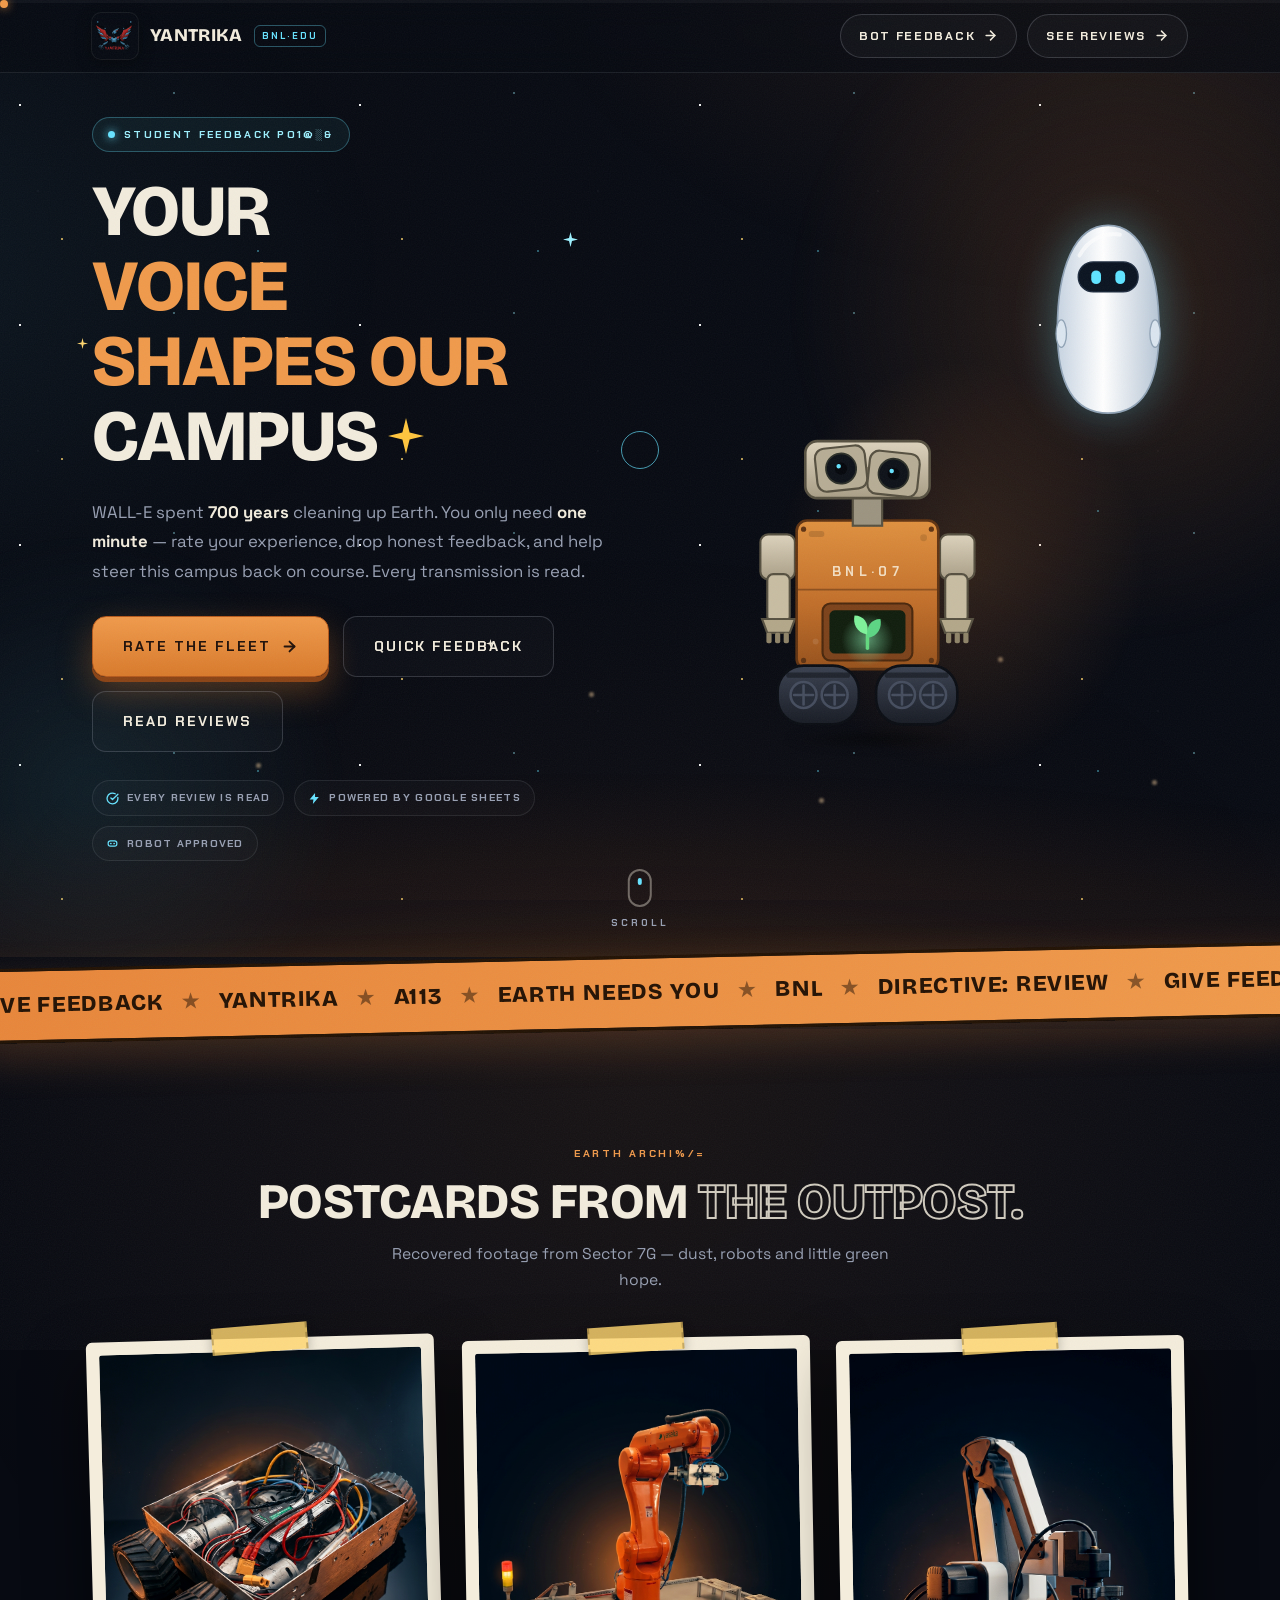
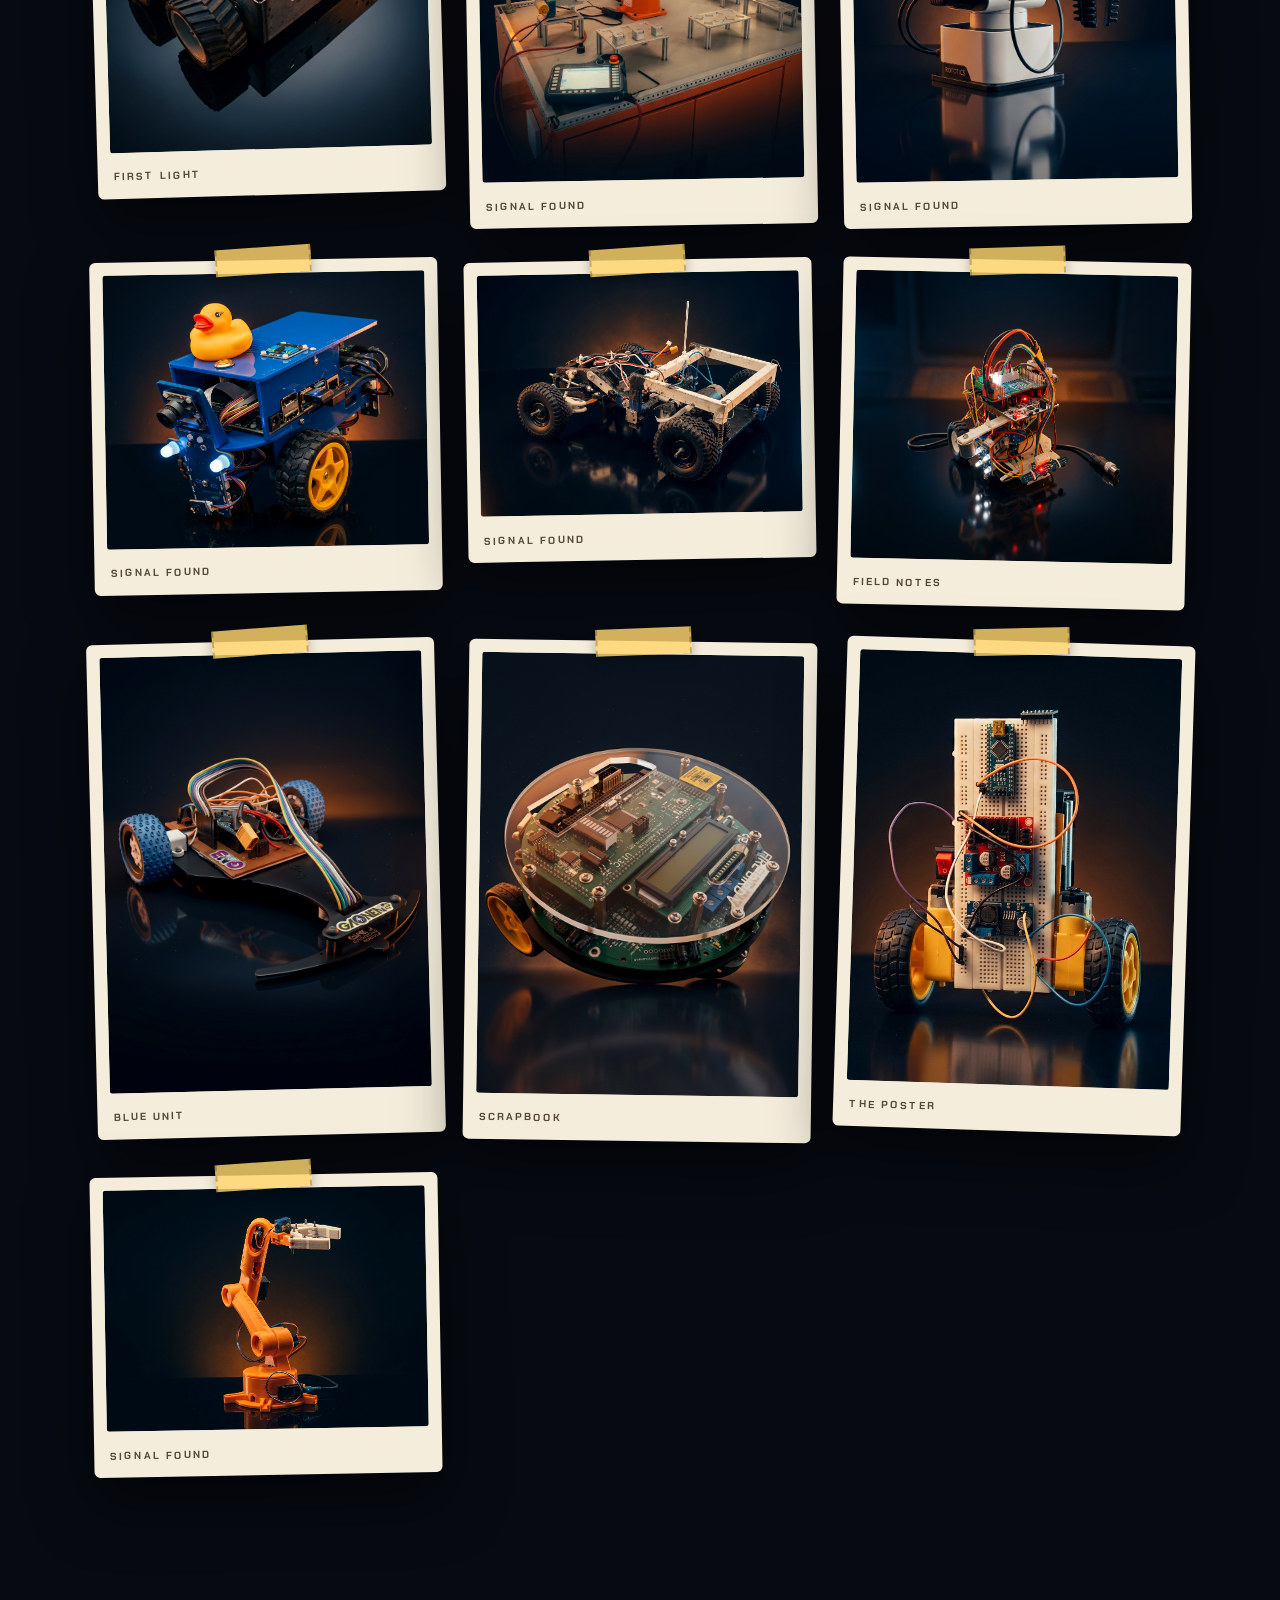
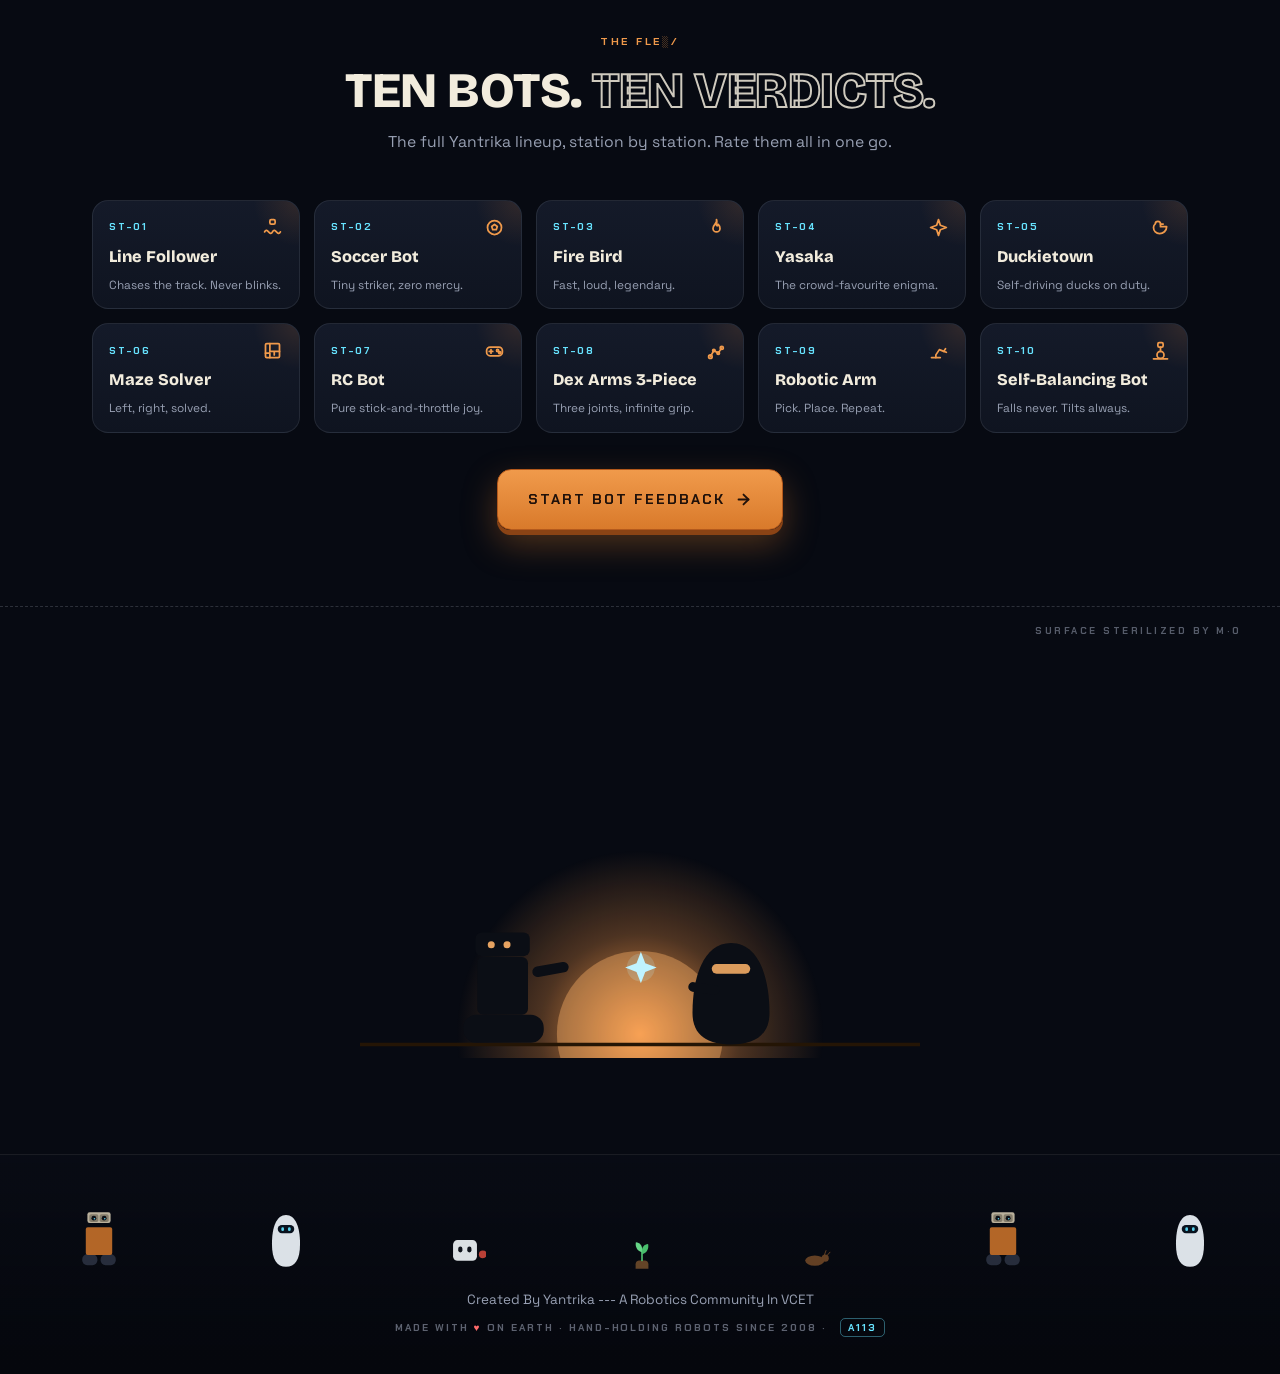
==== commit 84ed5be0: "Update index.html" ====
--- a/index.html
+++ b/index.html
@@ -292,14 +292,14 @@
             <figure class="polaroid pg-wide tiltable" style="--r:-1.6deg">
               <span class="tape" aria-hidden="true"></span>
               <img src="images/archive-hero.jpg" alt="WALL-E archive — wide scan" loading="lazy">
-              <figcaption>ARCHIVE_000 · FIRST LIGHT</figcaption>
+              <figcaption>FIRST LIGHT</figcaption>
             </figure>
           </div>
           <div data-reveal style="--d:.08s">
             <figure class="polaroid tiltable" style="--r:-1deg">
               <span class="tape" aria-hidden="true"></span>
               <img src="images/archive-09.png" alt="WALL-E archive — signal found" loading="lazy">
-              <figcaption>self balancing · SIGNAL FOUND</figcaption>
+              <figcaption> SIGNAL FOUND</figcaption>
             </figure>
           </div>
          
@@ -307,56 +307,56 @@
             <figure class="polaroid tiltable" style="--r:-1deg">
               <span class="tape" aria-hidden="true"></span>
               <img src="images/archive-08.jpg" alt="WALL-E archive — signal found" loading="lazy">
-              <figcaption>self balancing · SIGNAL FOUND</figcaption>
+              <figcaption>  SIGNAL FOUND</figcaption>
             </figure>
           </div>
            <div data-reveal style="--d:.08s">
             <figure class="polaroid tiltable" style="--r:-1deg">
               <span class="tape" aria-hidden="true"></span>
               <img src="images/duck.png" alt="WALL-E archive — signal found" loading="lazy">
-              <figcaption>self balancing · SIGNAL FOUND</figcaption>
+              <figcaption> SIGNAL FOUND</figcaption>
             </figure>
           </div> 
            <div data-reveal style="--d:.08s">
             <figure class="polaroid tiltable" style="--r:-1deg">
               <span class="tape" aria-hidden="true"></span>
               <img src="images/rcbot.png" alt="WALL-E archive — signal found" loading="lazy">
-              <figcaption>self balancing · SIGNAL FOUND</figcaption>
+              <figcaption> SIGNAL FOUND</figcaption>
             </figure>
           </div>
           <div data-reveal style="--d:.06s">
             <figure class="polaroid tiltable" style="--r:1.2deg">
               <span class="tape" aria-hidden="true"></span>
               <img src="images/archive-01.jpg" alt="WALL-E archive — field notes" loading="lazy">
-              <figcaption>ARCHIVE_002 · FIELD NOTES</figcaption>
+              <figcaption> FIELD NOTES</figcaption>
             </figure>
           </div>
           <div data-reveal style="--d:.14s">
             <figure class="polaroid tiltable" style="--r:-1.4deg">
               <span class="tape" aria-hidden="true"></span>
               <img src="images/archive-02.jpg" alt="WALL-E archive — blue unit" loading="lazy">
-              <figcaption>ARCHIVE_003 · BLUE UNIT</figcaption>
+              <figcaption> BLUE UNIT</figcaption>
             </figure>
               </div>
           <div data-reveal style="--d:.22s">
             <figure class="polaroid tiltable" style="--r:.8deg">
               <span class="tape" aria-hidden="true"></span>
               <img src="images/archive-03.jpg" alt="WALL-E archive — scrapbook page" loading="lazy">
-              <figcaption>ARCHIVE_004 · SCRAPBOOK</figcaption>
+              <figcaption> SCRAPBOOK</figcaption>
             </figure>
           </div>
           <div data-reveal style="--d:.1s">
            <figure class="polaroid pg-tall tiltable" style="--r:1.8deg">
              <span class="tape" aria-hidden="true"></span>
              <img src="images/archive-poster.jpg" alt="WALL-E archive — poster" loading="lazy">
-             <figcaption>ARCHIVE_001 · THE POSTER</figcaption>
+             <figcaption> THE POSTER</figcaption>
            </figure>
          </div>
           <div data-reveal style="--d:.08s">
             <figure class="polaroid tiltable" style="--r:-1deg">
               <span class="tape" aria-hidden="true"></span>
               <img src="images/archive-04.jpg" alt="WALL-E archive — signal found" loading="lazy">
-              <figcaption>ARCHIVE_005 · SIGNAL FOUND</figcaption>
+              <figcaption> SIGNAL FOUND</figcaption>
             </figure>
           </div>
         
@@ -643,4 +643,4 @@
   <script src="script.js" defer></script>
   <script src="theme.js" defer></script>
 </body>
-</html>+</html>
